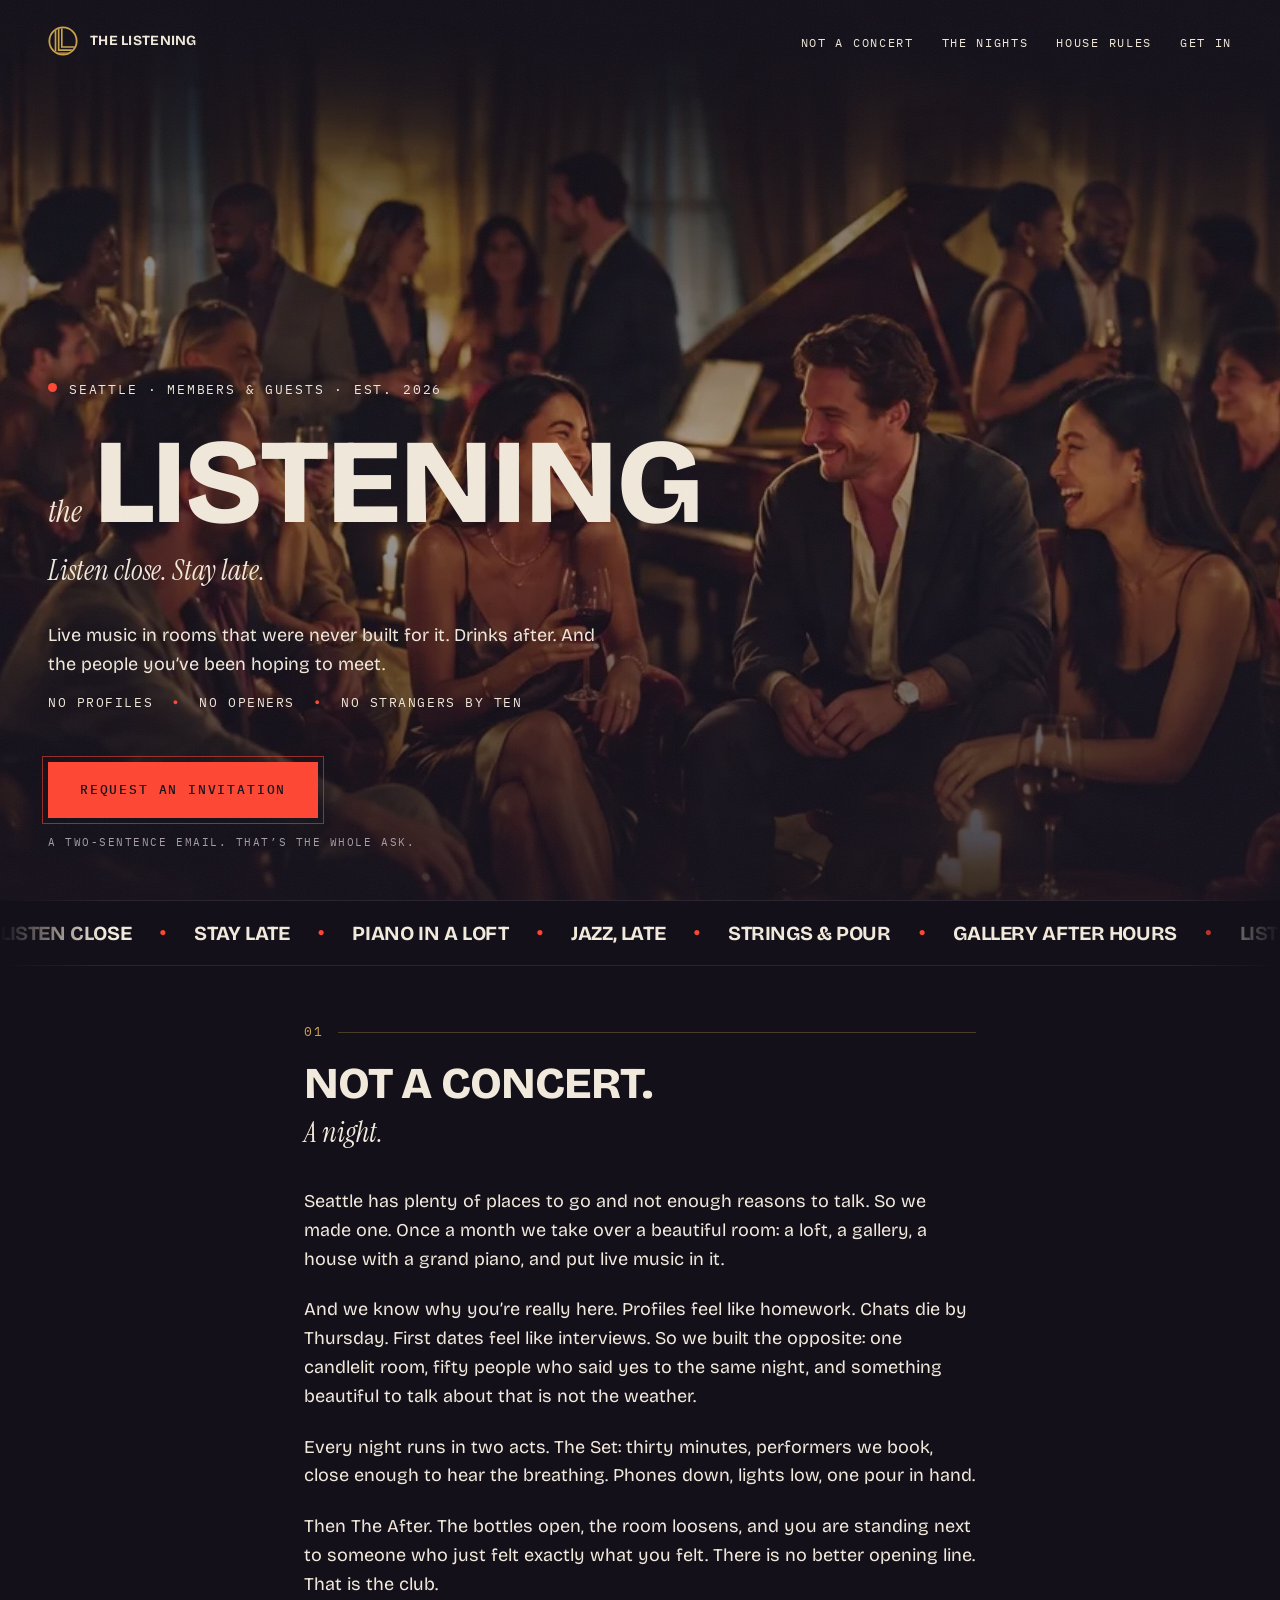
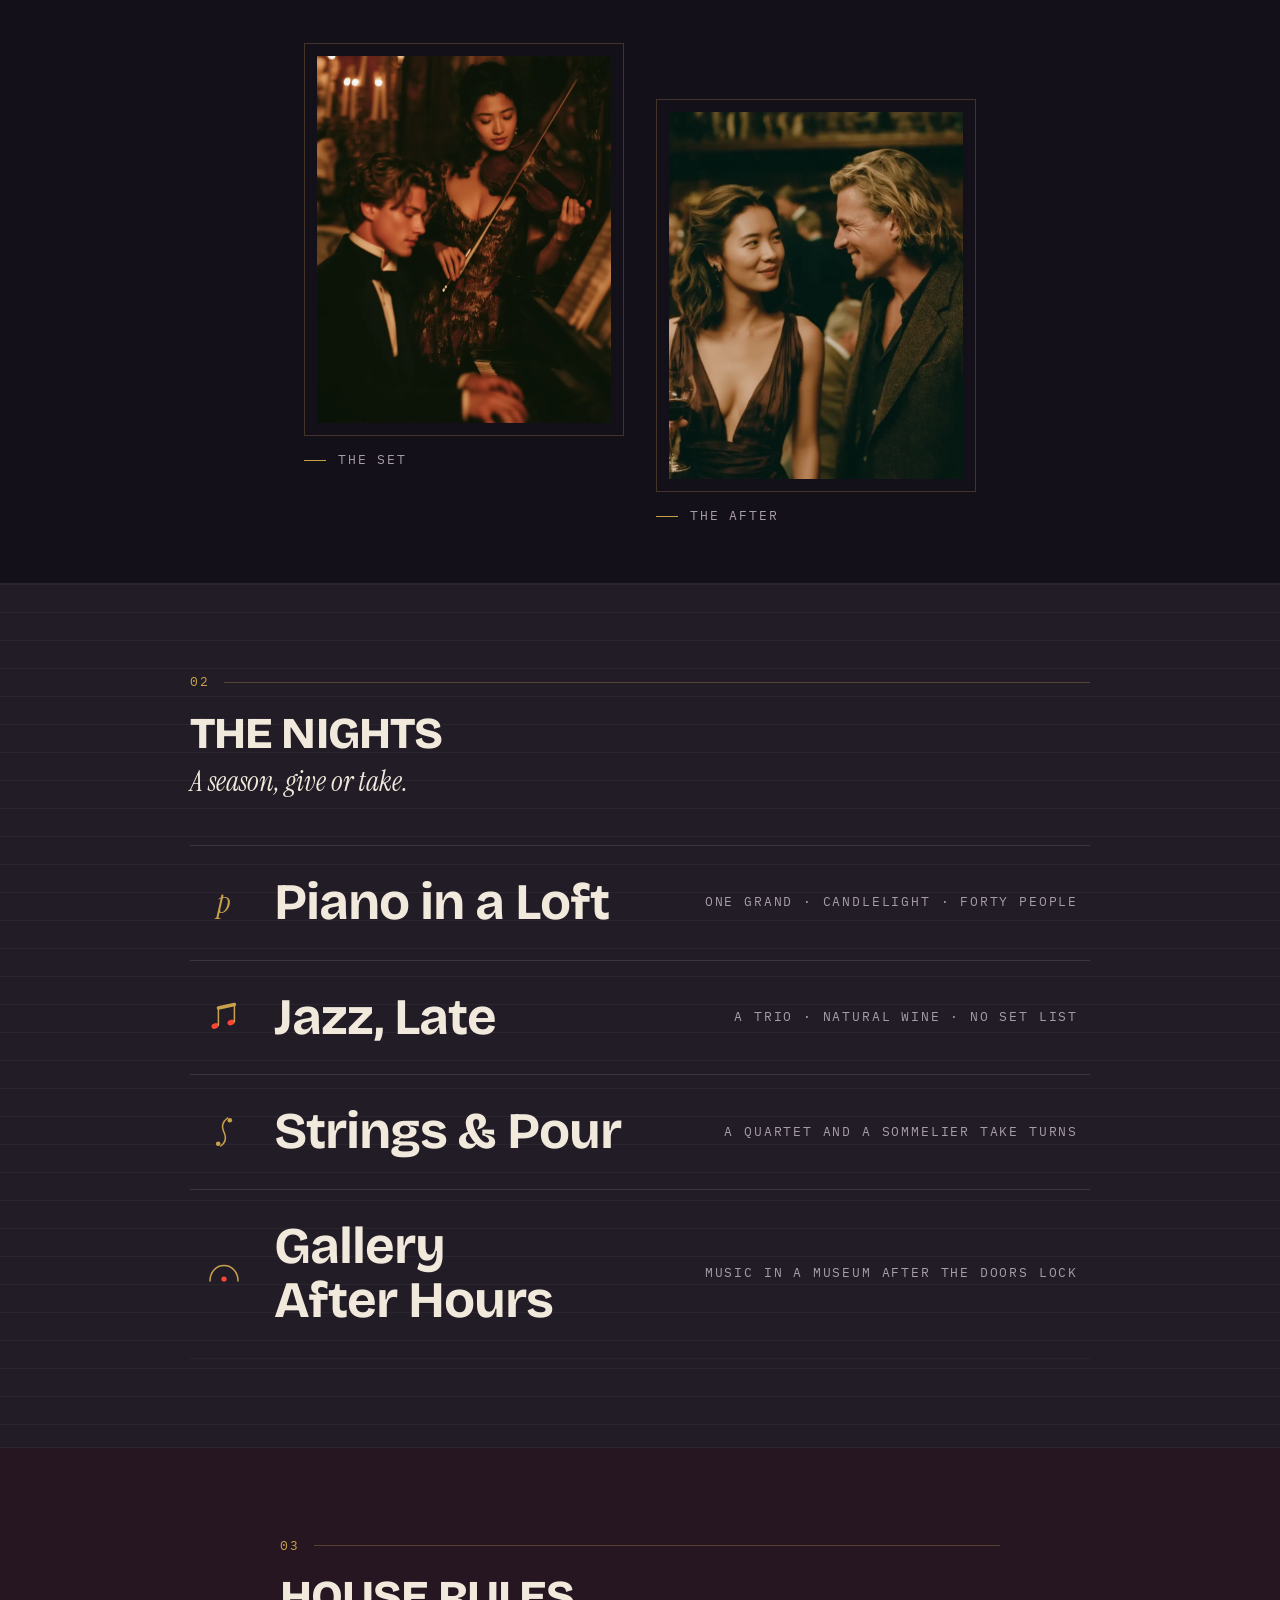
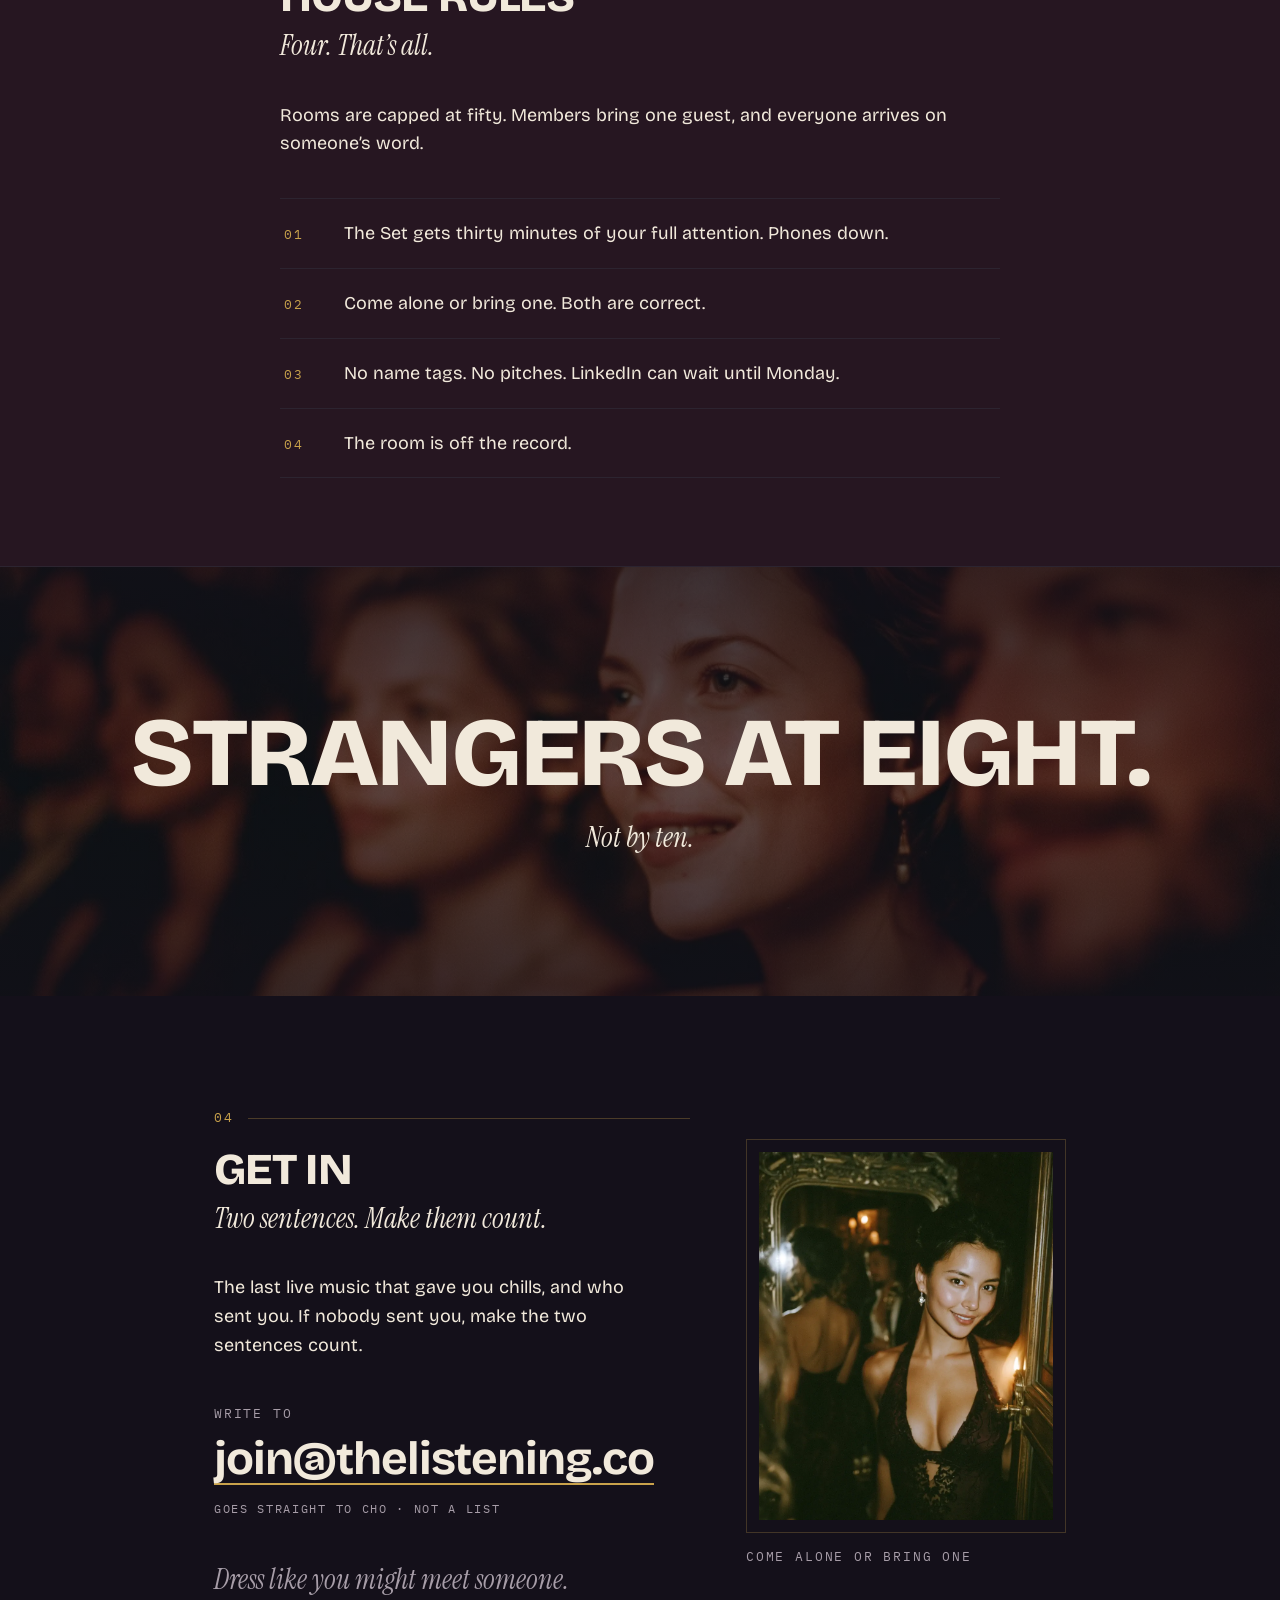
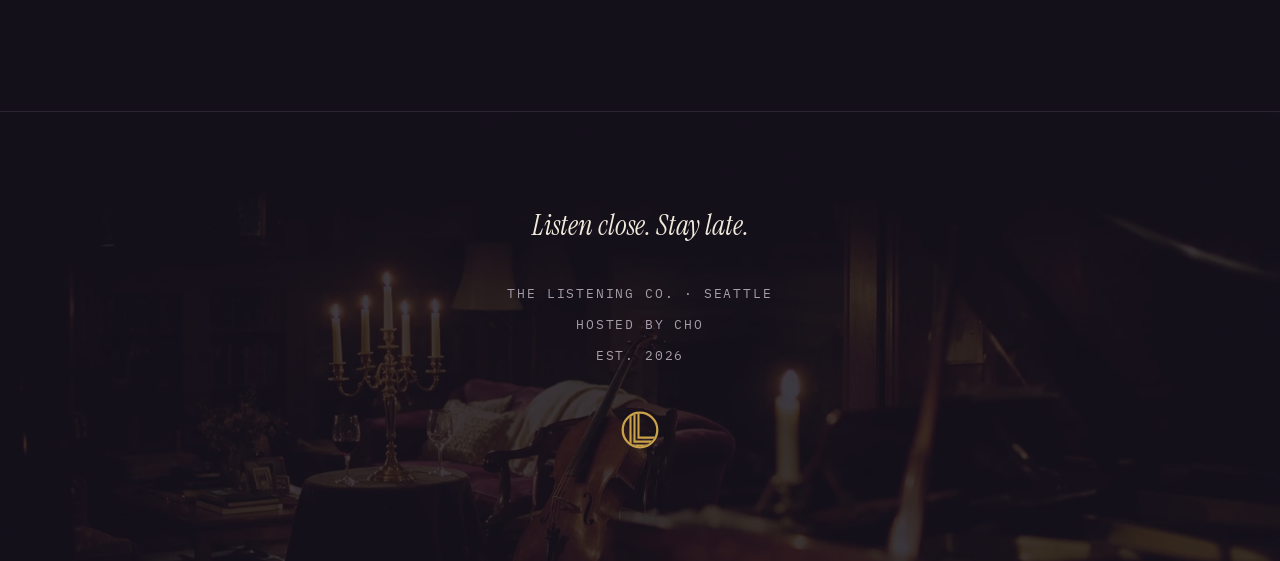
==== index.html @ 91f88805 "Round 1 (accessibility): silence decoration, fix red-on-red focus, honor prefers-contrast - The marq" ====
<!DOCTYPE html>
<html lang="en">
<head>
  <meta charset="UTF-8">
  <meta name="viewport" content="width=device-width, initial-scale=1">

  <!--
  Analytics · GA4 · deferred. Uncomment and replace the placeholder to activate.
  <script async src="https://www.googletagmanager.com/gtag/js?id=[GA4_MEASUREMENT_ID]"></script>
  <script>
    window.dataLayer = window.dataLayer || [];
    function gtag(){dataLayer.push(arguments);}
    gtag('js', new Date());
    gtag('config', '[GA4_MEASUREMENT_ID]');
  </script>
  -->

  <title>The Listening · Listen close. Stay late.</title>
  <meta name="description" content="A members' club in Seattle. Live music in beautiful rooms, drinks after, once a month. Invitation only.">

  <meta property="og:type" content="website">
  <meta property="og:site_name" content="The Listening">
  <meta property="og:title" content="The Listening · Listen close. Stay late.">
  <meta property="og:description" content="A members' club in Seattle. Live music in beautiful rooms, drinks after, once a month. Invitation only.">
  <meta property="og:image" content="https://juliantoha.github.io/thelistening/assets/og-card.jpg">
  <meta property="og:image:width" content="1200">
  <meta property="og:image:height" content="630">
  <meta property="og:image:alt" content="A violinist and pianist perform by candlelight beneath The Listening's gold monogram. Listen close. Stay late.">
  <meta name="twitter:card" content="summary_large_image">
  <meta name="twitter:image" content="https://juliantoha.github.io/thelistening/assets/og-card.jpg">
  <meta name="twitter:image:alt" content="A violinist and pianist perform by candlelight beneath The Listening's gold monogram. Listen close. Stay late.">

  <link rel="canonical" href="[CANONICAL_URL]">

  <!-- Gathering Nº 1 · fill [FIRST_GATHERING_DATE_ISO] as ISO 8601, e.g. 2026-09-17T20:00:00-07:00 -->
  <script type="application/ld+json">
  {
    "@context": "https://schema.org",
    "@type": "Event",
    "name": "The Listening · Gathering Nº 1",
    "startDate": "[FIRST_GATHERING_DATE_ISO]",
    "eventAttendanceMode": "https://schema.org/OfflineEventAttendanceMode",
    "location": {
      "@type": "Place",
      "name": "[NEIGHBORHOOD], Seattle",
      "address": { "@type": "PostalAddress", "addressLocality": "Seattle", "addressRegion": "WA" }
    },
    "organizer": { "@type": "Organization", "name": "The Listening Co." },
    "image": "https://juliantoha.github.io/thelistening/assets/og-card.jpg",
    "description": "A members' club in Seattle. Live music in beautiful rooms, drinks after, once a month. Invitation only."
  }
  </script>

  <meta name="theme-color" content="#14101A">
  <link rel="icon" href="data:image/svg+xml,%3Csvg xmlns='http://www.w3.org/2000/svg' viewBox='0 0 100 100' fill='none' stroke='%23C9A24B'%3E%3Ccircle cx='50' cy='50' r='44' stroke-width='8'/%3E%3Cpath d='M46 10V70H94' stroke-width='7'/%3E%3Cpath d='M32 12V84H88' stroke-width='7'/%3E%3C/svg%3E">

  <link rel="preload" as="font" type="font/woff2" href="assets/fonts/bricolage.woff2" crossorigin>
  <link rel="preload" as="font" type="font/woff2" href="assets/fonts/instrument-serif-italic.woff2" crossorigin>
  <link rel="preload" as="font" type="font/woff2" href="assets/fonts/plex-mono-400.woff2" crossorigin>
  <link rel="preload" as="font" type="font/woff2" href="assets/fonts/plex-mono-500.woff2" crossorigin>

  <link rel="stylesheet" href="styles.css">
</head>
<body>
  <a class="skip-link" href="#main">Skip to content</a>

  <nav class="stickybar" aria-label="Invitation">
    <span class="stickybar-name">
      <span class="logo-mark" aria-hidden="true">
        <svg viewBox="0 0 100 100" fill="none" stroke="currentColor">
          <circle cx="50" cy="50" r="45.5" stroke-width="6"/>
          <g clip-path="url(#logoclip-bar)" stroke-width="5.5">
            <path d="M46 0V70H104"/>
            <path d="M35.5 0V80.5H104"/>
            <path d="M25 0V91H104"/>
          </g>
          <defs><clipPath id="logoclip-bar"><circle cx="50" cy="50" r="42.5"/></clipPath></defs>
        </svg>
      </span>
      <span class="stickybar-label">THE LISTENING</span></span>
    <a class="stickybar-cta" href="#invite" data-event="cta_sticky">REQUEST AN INVITATION</a>
  </nav>

  <!-- Block 1 · Hero -->
  <header class="hero">
    <nav class="hero-nav" aria-label="Sections">
      <span class="hero-nav-name">
        <span class="logo-mark" aria-hidden="true">
          <svg viewBox="0 0 100 100" fill="none" stroke="currentColor">
            <circle cx="50" cy="50" r="45.5" stroke-width="6"/>
            <g clip-path="url(#logoclip-nav)" stroke-width="5.5">
              <path d="M46 0V70H104"/>
              <path d="M35.5 0V80.5H104"/>
              <path d="M25 0V91H104"/>
            </g>
            <defs><clipPath id="logoclip-nav"><circle cx="50" cy="50" r="42.5"/></clipPath></defs>
          </svg>
        </span>
        THE LISTENING</span>
      <ul class="hero-nav-links">
        <li><a href="#night">NOT A CONCERT</a></li>
        <li><a href="#nights">THE NIGHTS</a></li>
        <li><a href="#rules">HOUSE RULES</a></li>
        <li><a href="#invite">GET IN</a></li>
      </ul>
    </nav>
    <div class="hero-media" aria-hidden="true">
      <picture>
        <source media="(max-width: 640px)" srcset="assets/hero-poster-mobile.webp">
        <source media="(max-width: 1280px)" srcset="assets/hero-poster-1400.webp">
        <img class="hero-poster" src="assets/hero-poster.webp" alt="" width="2000" height="859" fetchpriority="high" decoding="async">
      </picture>
      <video class="hero-video" muted autoplay loop playsinline data-src="[HERO_VIDEO_URL]"></video>
    </div>
    <div class="hero-content">
      <p class="evidence kicker"><span class="dot" aria-hidden="true"></span>SEATTLE · MEMBERS &amp; GUESTS · EST. 2026</p>
      <h1 class="wordmark"><em class="the">the</em><span class="mark">LISTENING</span></h1>
      <p class="whisper tagline">Listen close. Stay late.</p>
      <p class="hero-line">Live music in rooms that were never built for it. Drinks after. And the people you&rsquo;ve been hoping to meet.</p>
      <p class="evidence hero-manifesto">NO PROFILES <span class="sep" aria-hidden="true">●</span> NO OPENERS <span class="sep" aria-hidden="true">●</span> NO STRANGERS BY TEN</p>
      <p class="hero-cta"><a class="btn" href="#invite" data-event="cta_hero">REQUEST AN INVITATION</a></p>
      <p class="evidence cta-note">A TWO-SENTENCE EMAIL. THAT&rsquo;S THE WHOLE ASK.</p>
    </div>
  </header>

  <main id="main">
    <!-- Block 2 · The Marquee -->
    <div class="marquee" aria-hidden="true">
      <div class="marquee-track"><p class="marquee-row"><span>LISTEN CLOSE</span><span class="sep" aria-hidden="true">●</span><span>STAY LATE</span><span class="sep" aria-hidden="true">●</span><span>PIANO IN A LOFT</span><span class="sep" aria-hidden="true">●</span><span>JAZZ, LATE</span><span class="sep" aria-hidden="true">●</span><span>STRINGS &amp; POUR</span><span class="sep" aria-hidden="true">●</span><span>GALLERY AFTER HOURS</span><span class="sep" aria-hidden="true">●</span><span>LISTEN CLOSE</span><span class="sep" aria-hidden="true">●</span><span>STAY LATE</span><span class="sep" aria-hidden="true">●</span><span>PIANO IN A LOFT</span><span class="sep" aria-hidden="true">●</span><span>JAZZ, LATE</span><span class="sep" aria-hidden="true">●</span><span>STRINGS &amp; POUR</span><span class="sep" aria-hidden="true">●</span><span>GALLERY AFTER HOURS</span><span class="sep" aria-hidden="true">●</span></p><p class="marquee-row" aria-hidden="true"><span>LISTEN CLOSE</span><span class="sep">●</span><span>STAY LATE</span><span class="sep">●</span><span>PIANO IN A LOFT</span><span class="sep">●</span><span>JAZZ, LATE</span><span class="sep">●</span><span>STRINGS &amp; POUR</span><span class="sep">●</span><span>GALLERY AFTER HOURS</span><span class="sep">●</span><span>LISTEN CLOSE</span><span class="sep">●</span><span>STAY LATE</span><span class="sep">●</span><span>PIANO IN A LOFT</span><span class="sep">●</span><span>JAZZ, LATE</span><span class="sep">●</span><span>STRINGS &amp; POUR</span><span class="sep">●</span><span>GALLERY AFTER HOURS</span><span class="sep">●</span></p></div>
      <p class="marquee-static" aria-hidden="true"><span>LISTEN CLOSE</span><span class="sep">●</span><span>STAY LATE</span><span class="sep">●</span><span>PIANO IN A LOFT</span><span class="sep">●</span><span>JAZZ, LATE</span></p>
    </div>

    <!-- Block 3 · The Night -->
    <section class="night" id="night" aria-labelledby="night-head">
      <p class="evidence section-index" aria-hidden="true">01</p>
      <h2 id="night-head" class="shout">NOT A CONCERT.</h2>
      <p class="whisper subline">A night.</p>
      <p>Seattle has plenty of places to go and not enough reasons to talk. So we made one. Once a month we take over a beautiful room: a loft, a gallery, a house with a grand piano, and put live music in it.</p>
      <p>And we know why you&rsquo;re really here. Profiles feel like homework. Chats die by Thursday. First dates feel like interviews. So we built the opposite: one candlelit room, fifty people who said yes to the same night, and something beautiful to talk about that is not the weather.</p>
      <p>Every night runs in two acts. The Set: thirty minutes, performers we book, close enough to hear the breathing. Phones down, lights low, one pour in hand.</p>
      <p>Then The After. The bottles open, the room loosens, and you are standing next to someone who just felt exactly what you felt. There is no better opening line. That is the club.</p>
      <div class="night-duo">
        <figure class="night-photo">
          <img src="assets/set-performance.webp" alt="A violinist and a pianist performing close together by candlelight" width="960" height="1200" loading="lazy" decoding="async">
          <figcaption class="evidence">THE SET</figcaption>
        </figure>
        <figure class="night-photo">
          <img src="assets/after-couple.webp" alt="Two guests deep in conversation over a glass of wine, the room warm behind them" width="880" height="1100" loading="lazy" decoding="async">
          <figcaption class="evidence">THE AFTER</figcaption>
        </figure>
      </div>
    </section>

    <!-- Block 4 · The Nights -->
    <section class="nights-section" id="nights" aria-labelledby="nights-head">
      <div class="nights-inner">
      <p class="evidence section-index" aria-hidden="true">02</p>
      <h2 id="nights-head" class="shout">THE NIGHTS</h2>
      <p class="whisper subline">A season, give or take.</p>
      <ul class="nights">
        <li class="night-row">
          <span class="night-icon night-icon--type" aria-hidden="true">p</span>
          <span class="night-name">Piano in a Loft</span>
          <span class="evidence night-meta">ONE GRAND · CANDLELIGHT · FORTY PEOPLE</span>
        </li>
        <li class="night-row">
          <span class="night-icon" aria-hidden="true">
            <svg viewBox="0 0 44 44" fill="none" stroke="currentColor" stroke-width="1.5" stroke-linecap="round">
              <ellipse cx="13" cy="31" rx="3.6" ry="2.7" fill="var(--on-air)" stroke="none" transform="rotate(-20 13 31)"/>
              <ellipse cx="29" cy="27.5" rx="3.6" ry="2.7" fill="var(--on-air)" stroke="none" transform="rotate(-20 29 27.5)"/>
              <path d="M16.4 30.2V13M32.4 26.7V9.5"/>
              <path d="M16.4 13l16-3.5" stroke-width="3.5"/>
            </svg>
          </span>
          <span class="night-name">Jazz, Late</span>
          <span class="evidence night-meta">A TRIO · NATURAL WINE · NO SET LIST</span>
        </li>
        <li class="night-row">
          <span class="night-icon" aria-hidden="true">
            <svg viewBox="0 0 44 44" fill="none" stroke="currentColor" stroke-width="1.5" stroke-linecap="round">
              <path d="M25.5 8c-4.5 3.5-6 8-4.2 12.6l1.4 3.4c1.7 4.4.6 8.6-3.9 12"/>
              <circle cx="27.8" cy="10.2" r="2.3" fill="currentColor" stroke="none"/>
              <circle cx="16.2" cy="33.8" r="2.3" fill="currentColor" stroke="none"/>
            </svg>
          </span>
          <span class="night-name">Strings &amp; Pour</span>
          <span class="evidence night-meta">A QUARTET AND A SOMMELIER TAKE TURNS</span>
        </li>
        <li class="night-row">
          <span class="night-icon" aria-hidden="true">
            <svg viewBox="0 0 44 44" fill="none" stroke="currentColor" stroke-width="1.5" stroke-linecap="round">
              <path d="M8 29c0-9.5 6.5-15.5 14-15.5S36 19.5 36 29"/>
              <circle cx="22" cy="27" r="2.6" fill="var(--on-air)" stroke="none"/>
            </svg>
          </span>
          <span class="night-name">Gallery After Hours</span>
          <span class="evidence night-meta">MUSIC IN A MUSEUM AFTER THE DOORS LOCK</span>
        </li>
      </ul>
      </div>
    </section>

    <!-- Block 5 · House Rules -->
    <section class="rules" aria-labelledby="rules-head">
      <div class="rules-inner">
        <p class="evidence section-index" aria-hidden="true">03</p>
        <h2 id="rules-head" class="shout">HOUSE RULES</h2>
        <p class="whisper subline">Four. That&rsquo;s all.</p>
        <p class="rules-intro">Rooms are capped at fifty. Members bring one guest, and everyone arrives on someone&rsquo;s word.</p>
        <ol class="rules-list">
          <li><span class="evidence rule-num" aria-hidden="true">01</span><span class="rule-text">The Set gets thirty minutes of your full attention. Phones down.</span></li>
          <li><span class="evidence rule-num" aria-hidden="true">02</span><span class="rule-text">Come alone or bring one. Both are correct.</span></li>
          <li><span class="evidence rule-num" aria-hidden="true">03</span><span class="rule-text">No name tags. No pitches. LinkedIn can wait until Monday.</span></li>
          <li><span class="evidence rule-num" aria-hidden="true">04</span><span class="rule-text">The room is off the record.</span></li>
        </ol>
      </div>
    </section>

    <section class="interlude">
      <div class="interlude-media" aria-hidden="true">
        <img src="assets/interlude-listeners.webp" alt="" width="1100" height="616" loading="lazy" decoding="async">
      </div>
      <div class="interlude-content">
        <p class="interlude-shout">STRANGERS AT EIGHT.</p>
        <p class="whisper interlude-whisper">Not by ten.</p>
      </div>
    </section>

    <!-- Block 6 · Get In -->
    <section class="invite" id="invite" aria-labelledby="invite-head">
      <div class="invite-body">
        <p class="evidence section-index" aria-hidden="true">04</p>
        <h2 id="invite-head" class="shout">GET IN</h2>
        <p class="whisper subline">Two sentences. Make them count.</p>
        <p>The last live music that gave you chills, and who sent you. If nobody sent you, make the two sentences count.</p>
        <p class="invite-cta">
          <a class="cta-mail" href="mailto:join@thelistening.co?subject=Invitation%20request%20%C2%B7%20The%20Listening" data-event="cta_email">
            <span class="evidence cta-lead">WRITE TO</span>
            <span class="cta-address">join@thelistening.co</span>
          </a>
        </p>
        <p class="evidence invite-human">GOES STRAIGHT TO CHO · NOT A LIST</p>
      <p class="whisper sign-off">Dress like you might meet someone.</p>
      </div>
      <figure class="invite-photo">
        <img src="assets/invite-portrait.webp" alt="A guest in a burgundy lace dress smiling in candlelight beside a gilded mirror" width="960" height="1200" loading="lazy" decoding="async">
        <figcaption class="evidence">COME ALONE OR BRING ONE</figcaption>
      </figure>
    </section>
  </main>

  <!-- Block 7 · Footer -->
  <footer>
    <div class="footer-media" aria-hidden="true">
      <img src="assets/footer-room.webp" alt="" width="1600" height="903" loading="lazy" decoding="async">
    </div>
    <div class="footer-inner">
      <p class="whisper footer-tagline">Listen close. Stay late.</p>
      <p class="evidence">THE LISTENING CO. · SEATTLE</p>
      <p class="evidence">HOSTED BY CHO</p>
      <p class="evidence">EST. 2026</p>
      <span class="logo-mark footer-mark" aria-hidden="true">
        <svg viewBox="0 0 100 100" fill="none" stroke="currentColor">
          <circle cx="50" cy="50" r="45.5" stroke-width="6"/>
          <g clip-path="url(#logoclip-footer)" stroke-width="5.5">
            <path d="M46 0V70H104"/>
            <path d="M35.5 0V80.5H104"/>
            <path d="M25 0V91H104"/>
          </g>
          <defs><clipPath id="logoclip-footer"><circle cx="50" cy="50" r="42.5"/></clipPath></defs>
        </svg>
      </span>
    </div>
  </footer>

  <script>
    (function () {
      var v = document.querySelector('.hero-video');
      var motionOK = matchMedia('(prefers-reduced-motion: no-preference)').matches;
      var wide = matchMedia('(min-width: 641px)').matches;
      var src = v && v.getAttribute('data-src');
      if (v && src && src.indexOf('[') === -1 && motionOK && wide) {
        v.src = src;
      }

      var bar = document.querySelector('.stickybar');
      var hero = document.querySelector('.hero');
      if (bar && hero && 'IntersectionObserver' in window) {
        new IntersectionObserver(function (entries) {
          bar.classList.toggle('stickybar--visible', !entries[0].isIntersecting);
        }).observe(hero);
      }

      // Inert until the GA4 snippet in <head> is activated.
      document.querySelectorAll('[data-event]').forEach(function (el) {
        el.addEventListener('click', function () {
          if (typeof gtag === 'function') gtag('event', el.getAttribute('data-event'));
        });
      });
    })();
  </script>
</body>
</html>
---- styles.css ----
/* ============================================================
   The Listening · styles.css · v3
   Two voices. The page shouts and it whispers, never both.
   Dark only.
   ============================================================ */

/* ---------- Self-hosted faces (latin subsets) ---------- */

@font-face {
  font-family: 'Bricolage Grotesque';
  font-style: normal;
  font-weight: 400 800;
  font-display: swap;
  src: url('assets/fonts/bricolage.woff2') format('woff2');
}

@font-face {
  font-family: 'IBM Plex Mono';
  font-style: normal;
  font-weight: 400;
  font-display: swap;
  src: url('assets/fonts/plex-mono-400.woff2') format('woff2');
}

@font-face {
  font-family: 'IBM Plex Mono';
  font-style: normal;
  font-weight: 500;
  font-display: swap;
  src: url('assets/fonts/plex-mono-500.woff2') format('woff2');
}

@font-face {
  font-family: 'Instrument Serif';
  font-style: italic;
  font-weight: 400;
  font-display: swap;
  src: url('assets/fonts/instrument-serif-italic.woff2') format('woff2');
}

:root {
  --after-hours: #14101A; /* page background, image overlays */
  --candlewax:   #F1E9DB; /* primary text, wordmark, marquee */
  --on-air:      #FF4633; /* the Dot, CTA fill, separators, the electricity */
  --amaro:       #7A3140; /* depth only, 20% wash on hovered rows */
  --smoke:       #A79DA8; /* secondary text, metadata */
  --rule:        #2C2430; /* hairlines */
  --lamplight:   #C9A24B; /* antique gold: the monogram and gilded ornament */

  --shout:    'Bricolage Grotesque', 'Arial Black', sans-serif;
  --whisper:  'Instrument Serif', 'Times New Roman', serif;
  --evidence: 'IBM Plex Mono', 'Courier New', monospace;
}

/* ---------- Reset, base ---------- */

*,
*::before,
*::after {
  box-sizing: border-box;
  margin: 0;
  padding: 0;
}

html {
  -webkit-text-size-adjust: 100%;
  scrollbar-width: thin;
  scrollbar-color: var(--rule) var(--after-hours);
}

::-webkit-scrollbar {
  width: 10px;
}

::-webkit-scrollbar-track {
  background: var(--after-hours);
}

::-webkit-scrollbar-thumb {
  background: var(--rule);
}

::-webkit-scrollbar-thumb:hover {
  background: var(--smoke);
}

body {
  background: var(--after-hours);
  color: var(--candlewax);
  font-family: var(--shout);
  font-weight: 400;
  font-size: 18px;
  line-height: 1.6;
  overflow-x: clip;
}

::selection {
  background: var(--on-air);
  color: var(--after-hours);
}

/* Film grain over everything: candlelight shot on film */
body::after {
  content: '';
  position: fixed;
  inset: 0;
  z-index: 30;
  pointer-events: none;
  opacity: 0.05;
  background-image: url("data:image/svg+xml,%3Csvg xmlns='http://www.w3.org/2000/svg' width='160' height='160'%3E%3Cfilter id='n'%3E%3CfeTurbulence type='fractalNoise' baseFrequency='0.9' numOctaves='2' stitchTiles='stitch'/%3E%3C/filter%3E%3Crect width='100%25' height='100%25' filter='url(%23n)'/%3E%3C/svg%3E");
}

p {
  max-width: 58ch;
  text-wrap: pretty;
}

/* ---------- The two voices ---------- */

.shout {
  font-family: var(--shout);
  font-weight: 800;
  font-size: clamp(30px, 4vw, 44px);
  line-height: 0.95;
  letter-spacing: -0.02em;
  text-transform: uppercase;
  text-wrap: balance;
}

.whisper {
  font-family: var(--whisper);
  font-style: italic;
  font-weight: 400;
  font-size: clamp(21px, 2.2vw, 28px);
  line-height: 1.3;
}

.evidence {
  font-family: var(--evidence);
  font-weight: 400;
  font-size: 13px;
  letter-spacing: 0.14em;
  text-transform: uppercase;
  color: var(--smoke);
}

/* ---------- Links, focus ---------- */

a {
  color: var(--candlewax);
  transition: color 0.2s ease, background-color 0.2s ease;
}

:focus-visible {
  outline: 2px solid var(--on-air);
  outline-offset: 3px;
}

/* The one red element needs a non-red ring */
.btn:focus-visible {
  outline-color: var(--candlewax);
}

.skip-link {
  position: absolute;
  left: 50%;
  transform: translateX(-50%);
  top: -48px;
  z-index: 10;
  font-family: var(--evidence);
  font-size: 13px;
  letter-spacing: 0.14em;
  text-transform: uppercase;
  color: var(--candlewax);
  background: var(--after-hours);
  padding: 8px 16px;
}

.skip-link:focus {
  top: 8px;
}

/* ---------- Sticky bar (appears once the hero scrolls away) ---------- */

.stickybar {
  position: fixed;
  top: 0;
  left: 0;
  right: 0;
  z-index: 5;
  display: flex;
  justify-content: space-between;
  align-items: center;
  gap: 16px;
  padding: 14px 24px;
  background: var(--after-hours);
  border-bottom: 1px solid var(--rule);
  transform: translateY(-100%);
  visibility: hidden;
}

.stickybar--visible {
  transform: none;
  visibility: visible;
}

.stickybar-name {
  display: inline-flex;
  align-items: center;
  font-family: var(--shout);
  font-weight: 700;
  font-size: 14px;
  letter-spacing: 0.02em;
  color: var(--candlewax);
}

.stickybar-cta {
  font-family: var(--evidence);
  font-weight: 500;
  font-size: 12px;
  letter-spacing: 0.14em;
  text-transform: uppercase;
  color: var(--candlewax);
  text-decoration: underline;
  text-decoration-thickness: 1px;
  text-underline-offset: 5px;
  white-space: nowrap;
}

.stickybar-cta:hover {
  color: var(--on-air);
}

/* ---------- The monogram ---------- */

.logo-mark {
  display: inline-block;
  flex: none;
  width: 30px;
  height: 30px;
  margin-right: 12px;
  color: var(--lamplight);
}

.logo-mark svg {
  display: block;
  width: 100%;
  height: 100%;
}

/* ---------- The On Air Dot ---------- */

.dot {
  display: inline-block;
  width: 9px;
  height: 9px;
  border-radius: 50%;
  background: var(--on-air);
  margin-right: 12px;
  vertical-align: 8%;
}

/* ---------- Block 1 · Hero ---------- */

.hero {
  position: relative;
  min-height: 100svh;
  display: flex;
  align-items: flex-end;
  overflow: hidden;
}

.hero-nav {
  position: absolute;
  top: 0;
  left: 0;
  right: 0;
  z-index: 1;
  display: flex;
  justify-content: space-between;
  align-items: center;
  gap: 24px;
  padding: 26px 48px;
}

.hero-nav-name {
  display: inline-flex;
  align-items: center;
  font-family: var(--shout);
  font-weight: 700;
  font-size: 14px;
  letter-spacing: 0.02em;
  color: var(--candlewax);
}

.hero-nav-links {
  display: flex;
  list-style: none;
  gap: 28px;
}

.hero-nav-links a {
  font-family: var(--evidence);
  font-weight: 400;
  font-size: 12px;
  letter-spacing: 0.14em;
  text-transform: uppercase;
  color: var(--candlewax);
  text-decoration: none;
}

.hero-nav-links a:hover {
  color: var(--on-air);
}

.night,
.nights-section,
.rules {
  scroll-margin-top: 72px;
}

.section-index {
  display: flex;
  align-items: center;
  gap: 14px;
  max-width: none;
  color: var(--lamplight);
  margin-bottom: 20px;
}

.section-index::after {
  content: '';
  flex: 1;
  height: 1px;
  background: color-mix(in srgb, var(--lamplight) 30%, transparent);
}

.hero-media {
  position: absolute;
  inset: 0;
  background: var(--after-hours);
}

.hero-poster,
.hero-video {
  position: absolute;
  inset: 0;
  width: 100%;
  height: 100%;
  object-fit: cover;
}

.hero-media::after {
  content: '';
  position: absolute;
  inset: 0;
  background: linear-gradient(
    180deg,
    color-mix(in srgb, var(--after-hours) 70%, transparent) 0%,
    color-mix(in srgb, var(--after-hours) 35%, transparent) 50%,
    color-mix(in srgb, var(--after-hours) 82%, transparent) 100%
  );
}

.hero-content {
  position: relative;
  z-index: 1;
  width: 100%;
  padding: 48px;
}

.kicker {
  color: var(--candlewax);
}

.wordmark {
  font-size: clamp(64px, 11vw, 120px);
  line-height: 0.95;
  margin-top: 24px;
  white-space: nowrap;
}

.wordmark .mark {
  font-family: var(--shout);
  font-weight: 800;
  letter-spacing: -0.025em;
}

.wordmark .the {
  font-family: var(--whisper);
  font-style: italic;
  font-weight: 400;
  font-size: 0.26em;
  margin-right: 0.35em;
}

.tagline {
  margin-top: 14px;
}

.hero-line {
  margin-top: 32px;
  max-width: 46ch;
}

.hero-manifesto {
  margin-top: 14px;
  max-width: none;
  letter-spacing: 0.12em;
  color: var(--candlewax);
}

.hero-manifesto .sep {
  color: var(--on-air);
  font-size: 9px;
  margin: 0 10px;
  vertical-align: 15%;
}

.hero-cta {
  margin-top: 48px;
}

.cta-note {
  font-size: 11px;
  margin-top: 16px;
}

/* The page's one filled element */
.btn {
  position: relative;
  display: inline-block;
  font-family: var(--evidence);
  font-weight: 500;
  font-size: 13px;
  letter-spacing: 0.14em;
  text-transform: uppercase;
  text-decoration: none;
  background: var(--on-air);
  color: var(--after-hours);
  padding: 18px 32px;
}

.btn::after {
  content: '';
  position: absolute;
  inset: -6px;
  border: 1px solid color-mix(in srgb, var(--on-air) 55%, transparent);
  pointer-events: none;
}

.btn:hover {
  background: var(--candlewax);
  color: var(--after-hours);
}

/* ---------- Block 2 · The Marquee ---------- */

.marquee {
  border-top: 1px solid var(--rule);
  border-bottom: 1px solid var(--rule);
  padding: 16px 0;
  overflow: hidden;
  -webkit-mask-image: linear-gradient(90deg, transparent 0, #000 8%, #000 92%, transparent 100%);
  mask-image: linear-gradient(90deg, transparent 0, #000 8%, #000 92%, transparent 100%);
}

.marquee-track {
  display: flex;
  width: max-content;
}

.marquee-row {
  display: flex;
  flex: none;
  align-items: center;
  white-space: nowrap;
  max-width: none;
  font-family: var(--shout);
  font-weight: 700;
  font-size: 20px;
  letter-spacing: -0.02em;
  text-transform: uppercase;
  color: var(--candlewax);
}

.marquee .sep {
  color: var(--on-air);
  font-size: 12px;
  margin: 0 28px;
}

.marquee-static {
  display: none;
  justify-content: center;
  align-items: center;
  white-space: nowrap;
  max-width: none;
  font-family: var(--shout);
  font-weight: 700;
  font-size: 20px;
  letter-spacing: -0.02em;
  text-transform: uppercase;
  color: var(--candlewax);
}

/* ---------- Shared section layout ---------- */

main section {
  max-width: 720px;
  margin-inline: auto;
  padding: 56px 24px;
}

.nights-section {
  max-width: none;
  background-color: color-mix(in srgb, var(--rule) 60%, var(--after-hours));
  /* faint staff lines, like score paper */
  background-image: repeating-linear-gradient(
    180deg,
    color-mix(in srgb, var(--candlewax) 4%, transparent) 0 1px,
    transparent 1px 28px
  );
  border-top: 1px solid var(--rule);
  padding-top: 88px;
  padding-bottom: 88px;
}

.nights-inner {
  max-width: 900px;
  margin-inline: auto;
}

.subline {
  margin-top: 10px;
}

.night p + p {
  margin-top: 22px;
}

.night-duo {
  display: grid;
  grid-template-columns: 1fr 1fr;
  align-items: start;
  gap: 32px;
  margin-top: 44px;
}

.night-duo .night-photo:nth-child(2) {
  margin-top: 56px;
}

.night-photo img {
  display: block;
  width: 100%;
  height: auto;
  padding: 12px;
  border: 1px solid color-mix(in srgb, var(--lamplight) 25%, transparent);
}

.night-photo figcaption {
  display: flex;
  align-items: center;
  gap: 12px;
  margin-top: 14px;
}

.night-photo figcaption::before {
  content: '';
  width: 22px;
  height: 1px;
  background: var(--lamplight);
}

.night .subline + p,
.rules .subline + .rules-intro,
.invite .subline + p {
  margin-top: 36px;
}

/* ---------- Block 4 · The Nights ---------- */

.nights {
  list-style: none;
  margin-top: 44px;
}

.night-row {
  display: grid;
  grid-template-columns: 48px minmax(0, 1fr) auto;
  align-items: center;
  gap: 24px;
  padding: 30px 12px;
  border-top: 1px solid var(--rule);
  transition: background-color 0.2s ease;
}

.night-icon {
  width: 44px;
  height: 44px;
  color: var(--lamplight);
  transition: color 0.2s ease;
}

.night-icon--type {
  font-family: var(--whisper);
  font-style: italic;
  font-weight: 400;
  font-size: 30px;
  line-height: 44px;
  text-align: center;
}

.night-row {
  border-color: color-mix(in srgb, var(--candlewax) 12%, transparent);
}

.night-icon svg {
  display: block;
  width: 100%;
  height: 100%;
}

.night-row:hover .night-icon {
  color: var(--on-air);
}

.night-row:last-child {
  border-bottom: 1px solid var(--rule);
}

.night-row:hover {
  background: color-mix(in srgb, var(--amaro) 20%, transparent);
}

.night-name {
  font-family: var(--shout);
  font-weight: 700;
  font-size: clamp(32px, 4vw, 54px);
  line-height: 1.05;
  letter-spacing: -0.02em;
  text-wrap: balance;
  transition: color 0.2s ease;
}

.night-row:hover .night-name {
  color: var(--on-air);
}

.night-meta {
  text-align: right;
  flex: none;
}


/* ---------- Block 5 · House Rules ---------- */

.rules {
  max-width: none;
  background: color-mix(in srgb, var(--amaro) 18%, var(--after-hours));
  border-top: 1px solid var(--rule);
  border-bottom: 1px solid var(--rule);
  padding-top: 88px;
  padding-bottom: 88px;
}

.rules-inner {
  max-width: 720px;
  margin-inline: auto;
}

.rules-list {
  list-style: none;
  margin-top: 40px;
}

.rules-list li {
  display: grid;
  grid-template-columns: 3ch 1fr;
  column-gap: 24px;
  align-items: baseline;
  padding: 20px 4px;
  border-top: 1px solid var(--rule);
}

.rules-list li:last-child {
  border-bottom: 1px solid var(--rule);
}

.rule-num {
  color: var(--lamplight);
}

/* ---------- Interlude ---------- */

.interlude {
  position: relative;
  max-width: none;
  text-align: center;
  padding-top: 140px;
  padding-bottom: 140px;
  overflow: hidden;
}

.interlude-media {
  position: absolute;
  inset: 0;
}

.interlude-media img {
  width: 100%;
  height: 100%;
  object-fit: cover;
}

.interlude-media::after {
  content: '';
  position: absolute;
  inset: 0;
  background: linear-gradient(
    180deg,
    color-mix(in srgb, var(--after-hours) 78%, transparent) 0%,
    color-mix(in srgb, var(--after-hours) 58%, transparent) 50%,
    color-mix(in srgb, var(--after-hours) 78%, transparent) 100%
  );
}

.interlude-content {
  position: relative;
}

.interlude-shout {
  max-width: none;
  font-family: var(--shout);
  font-weight: 800;
  font-size: clamp(40px, 7.6vw, 110px);
  line-height: 0.95;
  letter-spacing: -0.025em;
  text-transform: uppercase;
  text-wrap: balance;
}

.interlude-whisper {
  max-width: none;
  margin-top: 20px;
  color: var(--candlewax);
}

/* ---------- Block 6 · Get In ---------- */

.invite {
  scroll-margin-top: 72px;
  max-width: 900px;
  display: grid;
  grid-template-columns: minmax(0, 1fr) 320px;
  column-gap: 56px;
  align-items: center;
  padding-top: 112px;
  padding-bottom: 112px;
}

.invite-photo img {
  display: block;
  width: 100%;
  height: auto;
  padding: 12px;
  border: 1px solid color-mix(in srgb, var(--lamplight) 25%, transparent);
}

.invite-photo figcaption {
  margin-top: 14px;
}

.invite-cta {
  margin-top: 44px;
}

.cta-mail {
  display: inline-block;
  text-decoration: none;
}

.cta-lead {
  display: block;
}

.cta-address {
  display: inline-block;
  margin-top: 12px;
  font-family: var(--shout);
  font-weight: 700;
  font-size: clamp(26px, 5.4vw, 46px);
  line-height: 1.02;
  letter-spacing: -0.025em;
  color: var(--candlewax);
  text-decoration: underline;
  text-decoration-thickness: 2px;
  text-decoration-color: var(--lamplight);
  text-underline-offset: 9px;
  overflow-wrap: anywhere;
  transition: color 0.2s ease, text-decoration-color 0.2s ease;
}

.cta-mail:hover .cta-address {
  color: var(--on-air);
  text-decoration-color: var(--on-air);
}

.invite-human {
  font-size: 12px;
  margin-top: 16px;
}

.sign-off {
  margin-top: 44px;
  color: var(--smoke);
}

/* ---------- Block 7 · Footer ---------- */

footer {
  position: relative;
  overflow: hidden;
  text-align: center;
  border-top: 1px solid var(--rule);
  padding: 96px 24px 104px;
}

.footer-media {
  position: absolute;
  inset: 0;
}

.footer-media img {
  width: 100%;
  height: 100%;
  object-fit: cover;
}

.footer-media::after {
  content: '';
  position: absolute;
  inset: 0;
  background: color-mix(in srgb, var(--after-hours) 82%, transparent);
}

.footer-inner {
  position: relative;
}

.footer-tagline {
  max-width: none;
  margin-bottom: 40px;
}

footer p {
  max-width: none;
}

footer p + p {
  margin-top: 10px;
}

footer .footer-mark {
  width: 38px;
  height: 38px;
  margin: 44px 0 0;
}

/* ---------- 404 · Wrong door ---------- */

.notfound {
  min-height: 100svh;
  display: flex;
  flex-direction: column;
  align-items: center;
  justify-content: center;
  text-align: center;
  padding: 24px;
}

.notfound .logo-mark {
  width: 52px;
  height: 52px;
  margin: 0 0 32px;
}

.nf-kicker {
  color: var(--lamplight);
}

.nf-head {
  margin-top: 16px;
  font-size: clamp(44px, 9vw, 104px);
}

.nf-whisper {
  margin-top: 16px;
  color: var(--smoke);
}

.nf-cta {
  margin-top: 48px;
}

/* ---------- Motion ---------- */

@media (prefers-reduced-motion: no-preference) {
  html {
    scroll-behavior: smooth;
  }

  @keyframes pulse {
    0%, 100% { transform: scale(1); opacity: 1; }
    50%      { transform: scale(1.3); opacity: 0.55; }
  }

  @keyframes rise {
    from { opacity: 0; transform: translateY(10px); }
    to   { opacity: 1; transform: translateY(0); }
  }

  @keyframes ticker {
    from { transform: translateX(0); }
    to   { transform: translateX(-50%); }
  }

  .dot {
    animation: pulse 2.4s ease-in-out infinite;
  }

  .dot--still {
    animation: none;
  }

  .kicker          { animation: rise 0.5s ease 0s both; }
  .wordmark        { animation: rise 0.5s ease 0.2s both; }
  .tagline         { animation: rise 0.5s ease 0.4s both; }
  .hero-line       { animation: rise 0.5s ease 0.4s both; }
  .hero-manifesto  { animation: rise 0.5s ease 0.55s both; }
  .hero-cta        { animation: rise 0.5s ease 0.7s both; }
  .cta-note        { animation: rise 0.5s ease 0.8s both; }

  .marquee-track {
    animation: ticker 30s linear infinite;
  }

  .stickybar {
    transition: transform 0.3s ease, visibility 0s linear 0.3s;
  }

  .stickybar--visible {
    transition: transform 0.3s ease, visibility 0s;
  }

  .marquee:hover .marquee-track {
    animation-play-state: paused;
  }
}

@media (prefers-reduced-motion: reduce) {
  .marquee-track {
    display: none;
  }

  .marquee-static {
    display: flex;
  }
}

/* ---------- Low-vision accommodation ---------- */

@media (prefers-contrast: more) {
  :root {
    --smoke: color-mix(in srgb, var(--candlewax) 60%, #A79DA8);
  }

  body::after {
    display: none; /* grain is noise when you have asked for clarity */
  }

  .section-index::after,
  .night-row,
  .rules-list li,
  .rules-list li:last-child,
  .night-photo img,
  .invite-photo img {
    border-color: var(--smoke);
  }
}

/* ---------- Tablet, in-between widths ---------- */

@media (min-width: 641px) and (max-width: 1024px) {
  main section {
    padding: 64px 32px;
  }

  .hero-content {
    padding: 40px;
  }

  .hero-nav {
    padding: 24px 40px;
  }

  .interlude {
    padding-top: 112px;
    padding-bottom: 112px;
  }
}

@media (min-width: 861px) and (max-width: 1080px) {
  .invite {
    grid-template-columns: minmax(0, 1fr) 280px;
    column-gap: 40px;
  }
}

/* ---------- Mobile ---------- */

@media (max-width: 860px) {
  .invite {
    display: block;
  }

  .invite-photo {
    margin-top: 44px;
    max-width: 420px;
  }
}

@media (max-width: 640px) {
  body {
    font-size: 16px;
  }

  /* Sticky action moves to the thumb zone on phones */
  .stickybar {
    top: auto;
    bottom: 0;
    border-bottom: none;
    border-top: 1px solid var(--rule);
    transform: translateY(100%);
    padding: 12px 20px calc(12px + env(safe-area-inset-bottom));
  }

  .stickybar--visible {
    transform: none;
  }

  .stickybar-label {
    display: none;
  }

  .stickybar-name .logo-mark {
    margin-right: 0;
  }

  .hero-nav {
    padding: 20px;
  }

  .hero-nav-links {
    display: none;
  }

  .night-duo .night-photo:nth-child(2) {
    margin-top: 28px;
  }

  .nights-section {
    padding-top: 60px;
    padding-bottom: 60px;
  }

  .night-duo {
    gap: 16px;
  }

  .night-photo img,
  .invite-photo img {
    padding: 7px;
  }

  .interlude {
    padding-top: 96px;
    padding-bottom: 96px;
  }

  .rules {
    padding-top: 60px;
    padding-bottom: 60px;
  }

  .evidence {
    font-size: 12px;
  }

  .hero-content {
    padding: 28px 20px 40px;
  }

  .kicker {
    font-size: 11px;
    letter-spacing: 0.1em;
  }

  main section {
    padding: 36px 20px;
  }

  .night-row {
    grid-template-columns: 36px minmax(0, 1fr);
    align-items: center;
    gap: 8px 16px;
    padding: 20px 8px;
  }

  .night-icon {
    width: 32px;
    height: 32px;
  }

  .night-meta {
    grid-column: 2;
    text-align: left;
  }

  footer {
    padding: 36px 20px 56px;
  }
}
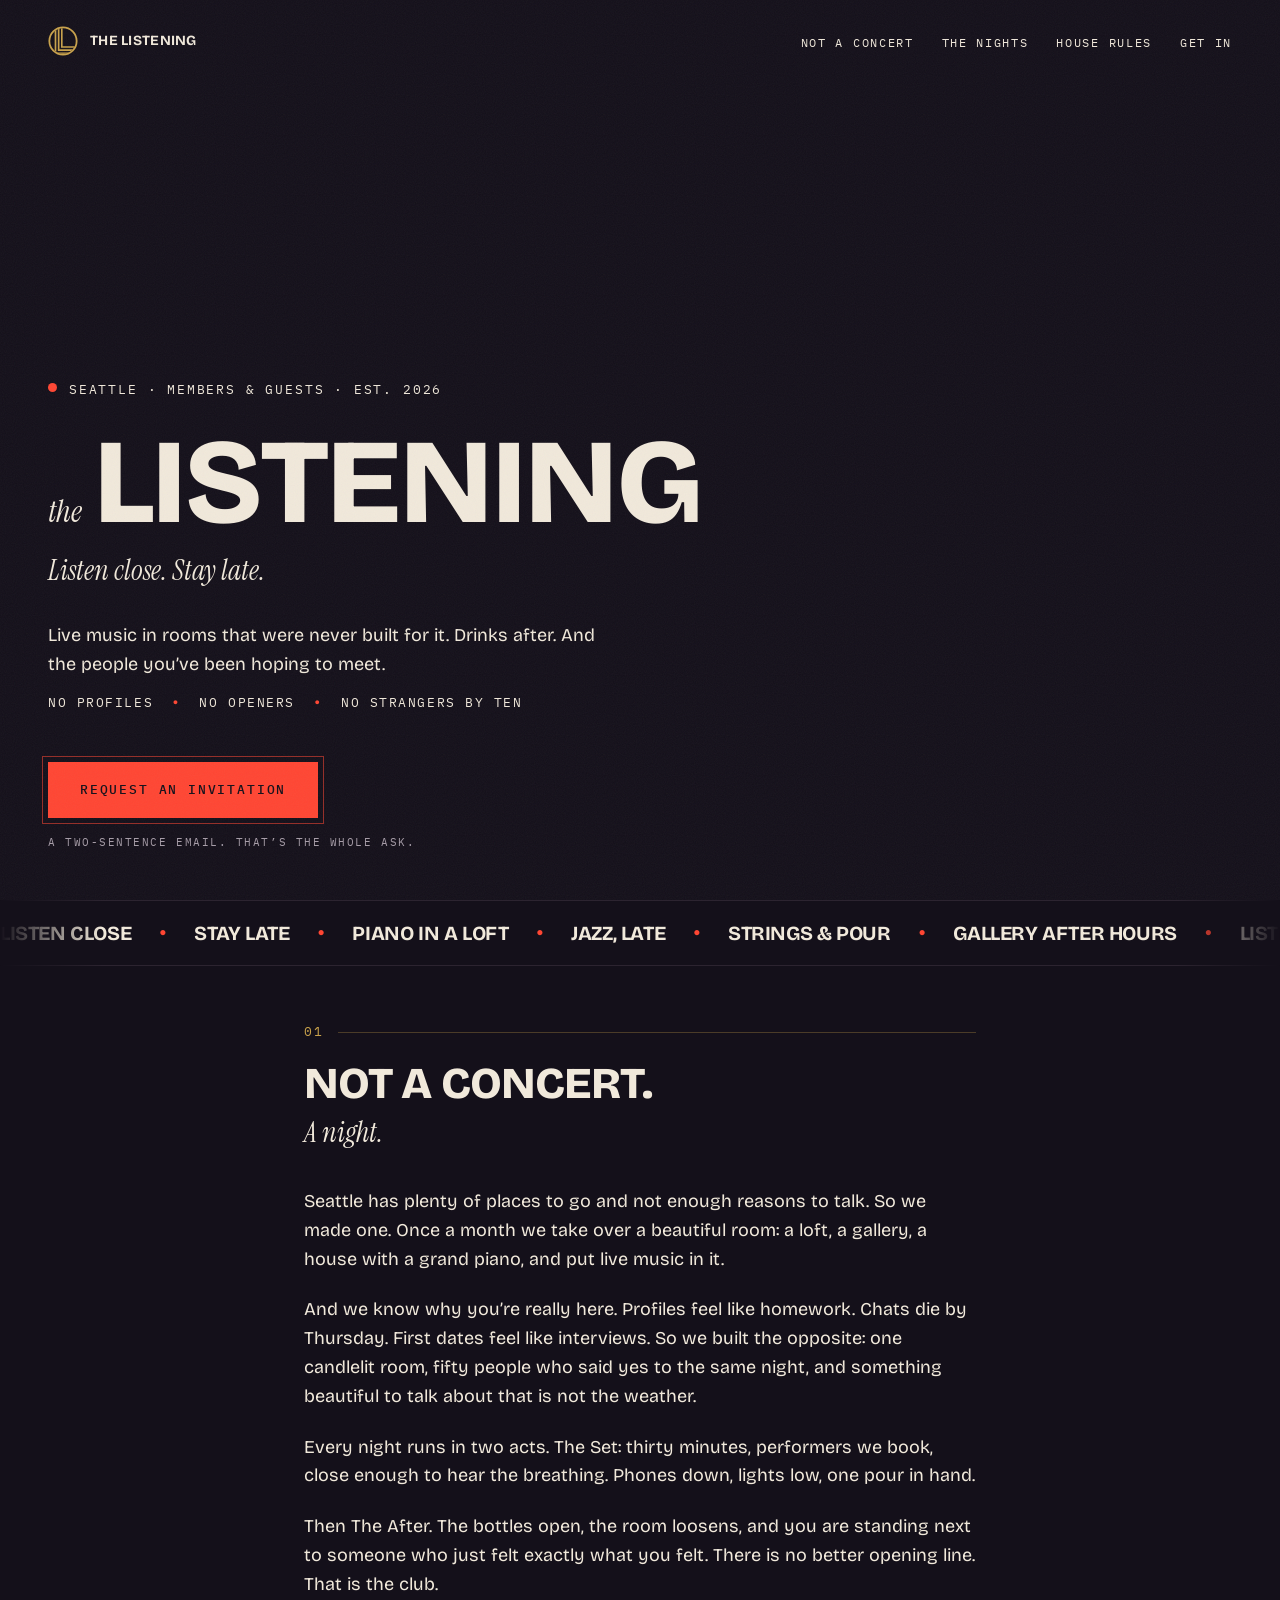
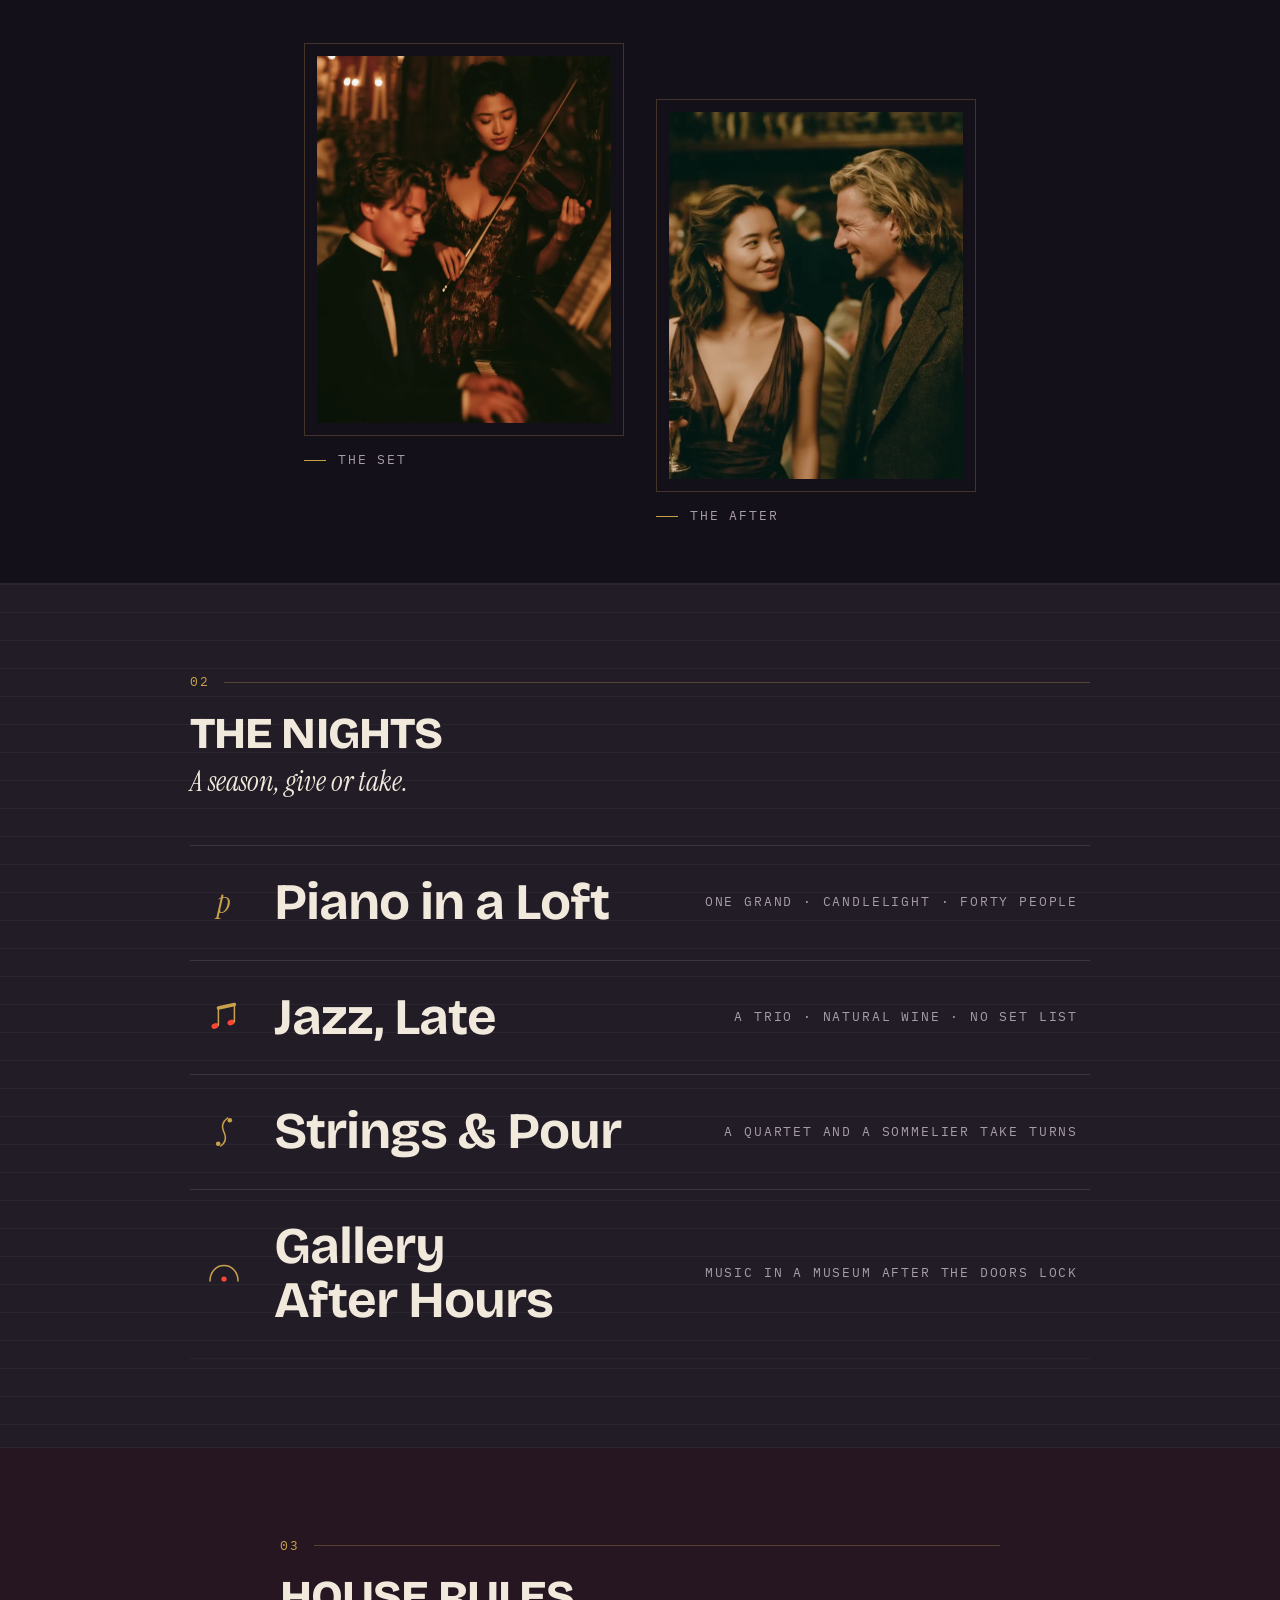
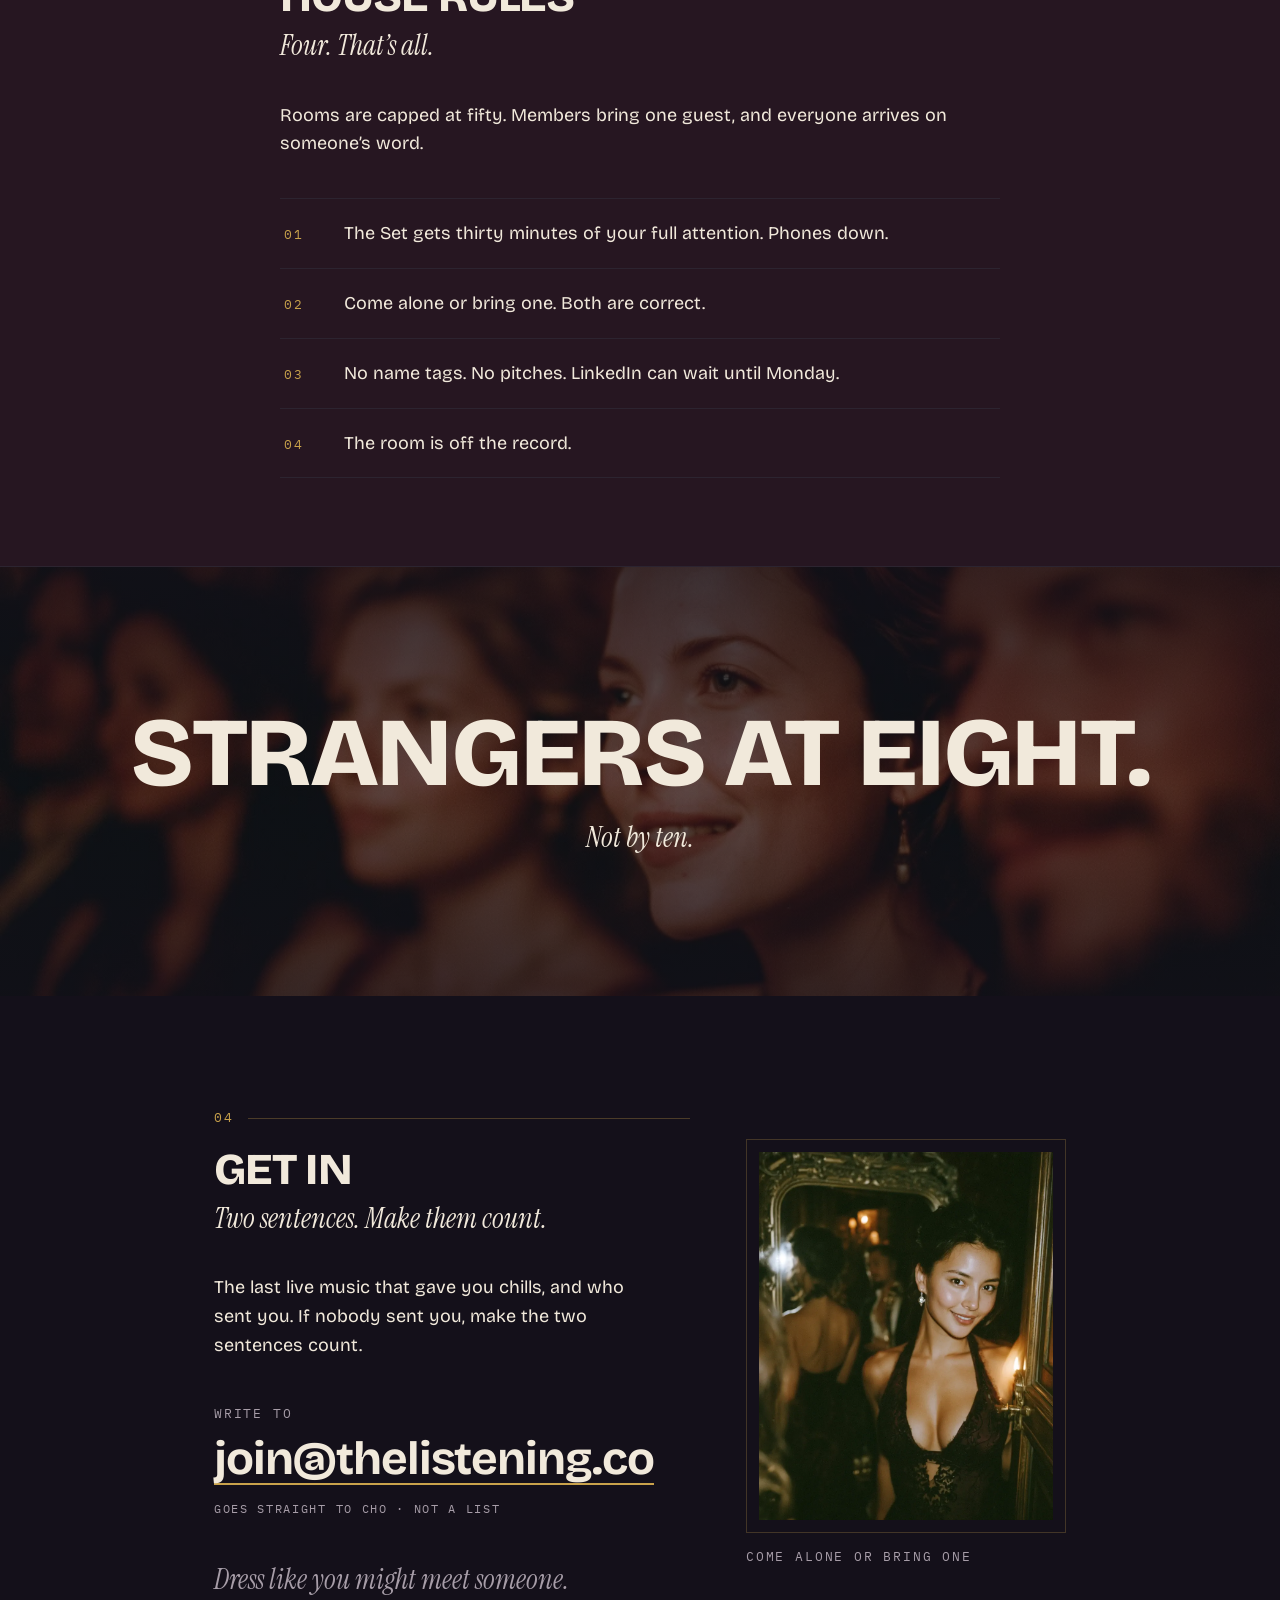
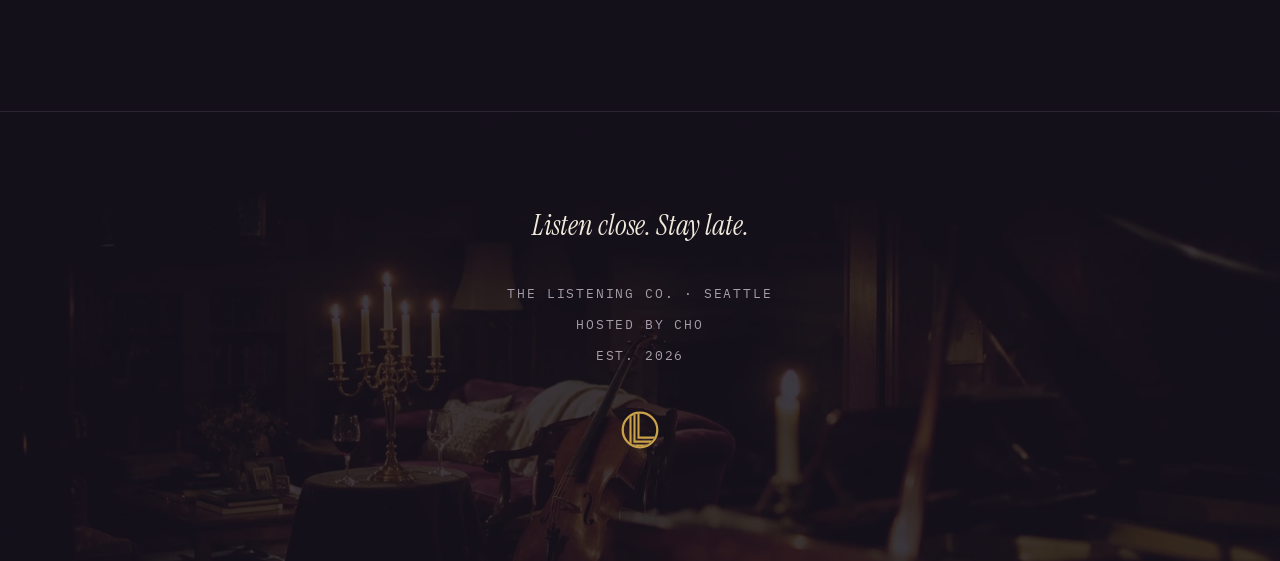
==== commit 3c2e3579: "Round 2 (pre-launch QA): truthful schema, real canonical, platform icons, legacy fallbacks - The liv" ====
--- a/index.html
+++ b/index.html
@@ -19,6 +19,7 @@
   <meta name="description" content="A members' club in Seattle. Live music in beautiful rooms, drinks after, once a month. Invitation only.">
 
   <meta property="og:type" content="website">
+  <meta property="og:url" content="https://juliantoha.github.io/thelistening/">
   <meta property="og:site_name" content="The Listening">
   <meta property="og:title" content="The Listening · Listen close. Stay late.">
   <meta property="og:description" content="A members' club in Seattle. Live music in beautiful rooms, drinks after, once a month. Invitation only.">
@@ -30,9 +31,23 @@
   <meta name="twitter:image" content="https://juliantoha.github.io/thelistening/assets/og-card.jpg">
   <meta name="twitter:image:alt" content="A violinist and pianist perform by candlelight beneath The Listening's gold monogram. Listen close. Stay late.">
 
-  <link rel="canonical" href="[CANONICAL_URL]">
-
-  <!-- Gathering Nº 1 · fill [FIRST_GATHERING_DATE_ISO] as ISO 8601, e.g. 2026-09-17T20:00:00-07:00 -->
+  <link rel="canonical" href="https://juliantoha.github.io/thelistening/">
+
+  <script type="application/ld+json">
+  {
+    "@context": "https://schema.org",
+    "@type": "Organization",
+    "name": "The Listening Co.",
+    "url": "https://juliantoha.github.io/thelistening/",
+    "logo": "https://juliantoha.github.io/thelistening/assets/monogram-512.png",
+    "email": "join@thelistening.co",
+    "description": "A members' club in Seattle. Live music in beautiful rooms, drinks after, once a month. Invitation only.",
+    "address": { "@type": "PostalAddress", "addressLocality": "Seattle", "addressRegion": "WA" }
+  }
+  </script>
+
+  <!-- Event schema template · restore once the first gathering has a real
+       ISO 8601 date (e.g. 2026-09-17T20:00:00-07:00) and a neighborhood:
   <script type="application/ld+json">
   {
     "@context": "https://schema.org",
@@ -50,9 +65,12 @@
     "description": "A members' club in Seattle. Live music in beautiful rooms, drinks after, once a month. Invitation only."
   }
   </script>
+  -->
+
 
   <meta name="theme-color" content="#14101A">
   <link rel="icon" href="data:image/svg+xml,%3Csvg xmlns='http://www.w3.org/2000/svg' viewBox='0 0 100 100' fill='none' stroke='%23C9A24B'%3E%3Ccircle cx='50' cy='50' r='44' stroke-width='8'/%3E%3Cpath d='M46 10V70H94' stroke-width='7'/%3E%3Cpath d='M32 12V84H88' stroke-width='7'/%3E%3C/svg%3E">
+  <link rel="apple-touch-icon" href="assets/apple-touch-icon.png">
 
   <link rel="preload" as="font" type="font/woff2" href="assets/fonts/bricolage.woff2" crossorigin>
   <link rel="preload" as="font" type="font/woff2" href="assets/fonts/instrument-serif-italic.woff2" crossorigin>
--- a/styles.css
+++ b/styles.css
@@ -264,6 +264,7 @@
 
 .hero {
   position: relative;
+  min-height: 100vh;
   min-height: 100svh;
   display: flex;
   align-items: flex-end;
@@ -514,6 +515,7 @@
 
 .nights-section {
   max-width: none;
+  background-color: #221C27; /* fallback for pre-color-mix browsers */
   background-color: color-mix(in srgb, var(--rule) 60%, var(--after-hours));
   /* faint staff lines, like score paper */
   background-image: repeating-linear-gradient(
@@ -658,6 +660,7 @@
 
 .rules {
   max-width: none;
+  background: #261621; /* fallback for pre-color-mix browsers */
   background: color-mix(in srgb, var(--amaro) 18%, var(--after-hours));
   border-top: 1px solid var(--rule);
   border-bottom: 1px solid var(--rule);
@@ -871,6 +874,7 @@
 /* ---------- 404 · Wrong door ---------- */
 
 .notfound {
+  min-height: 100vh;
   min-height: 100svh;
   display: flex;
   flex-direction: column;
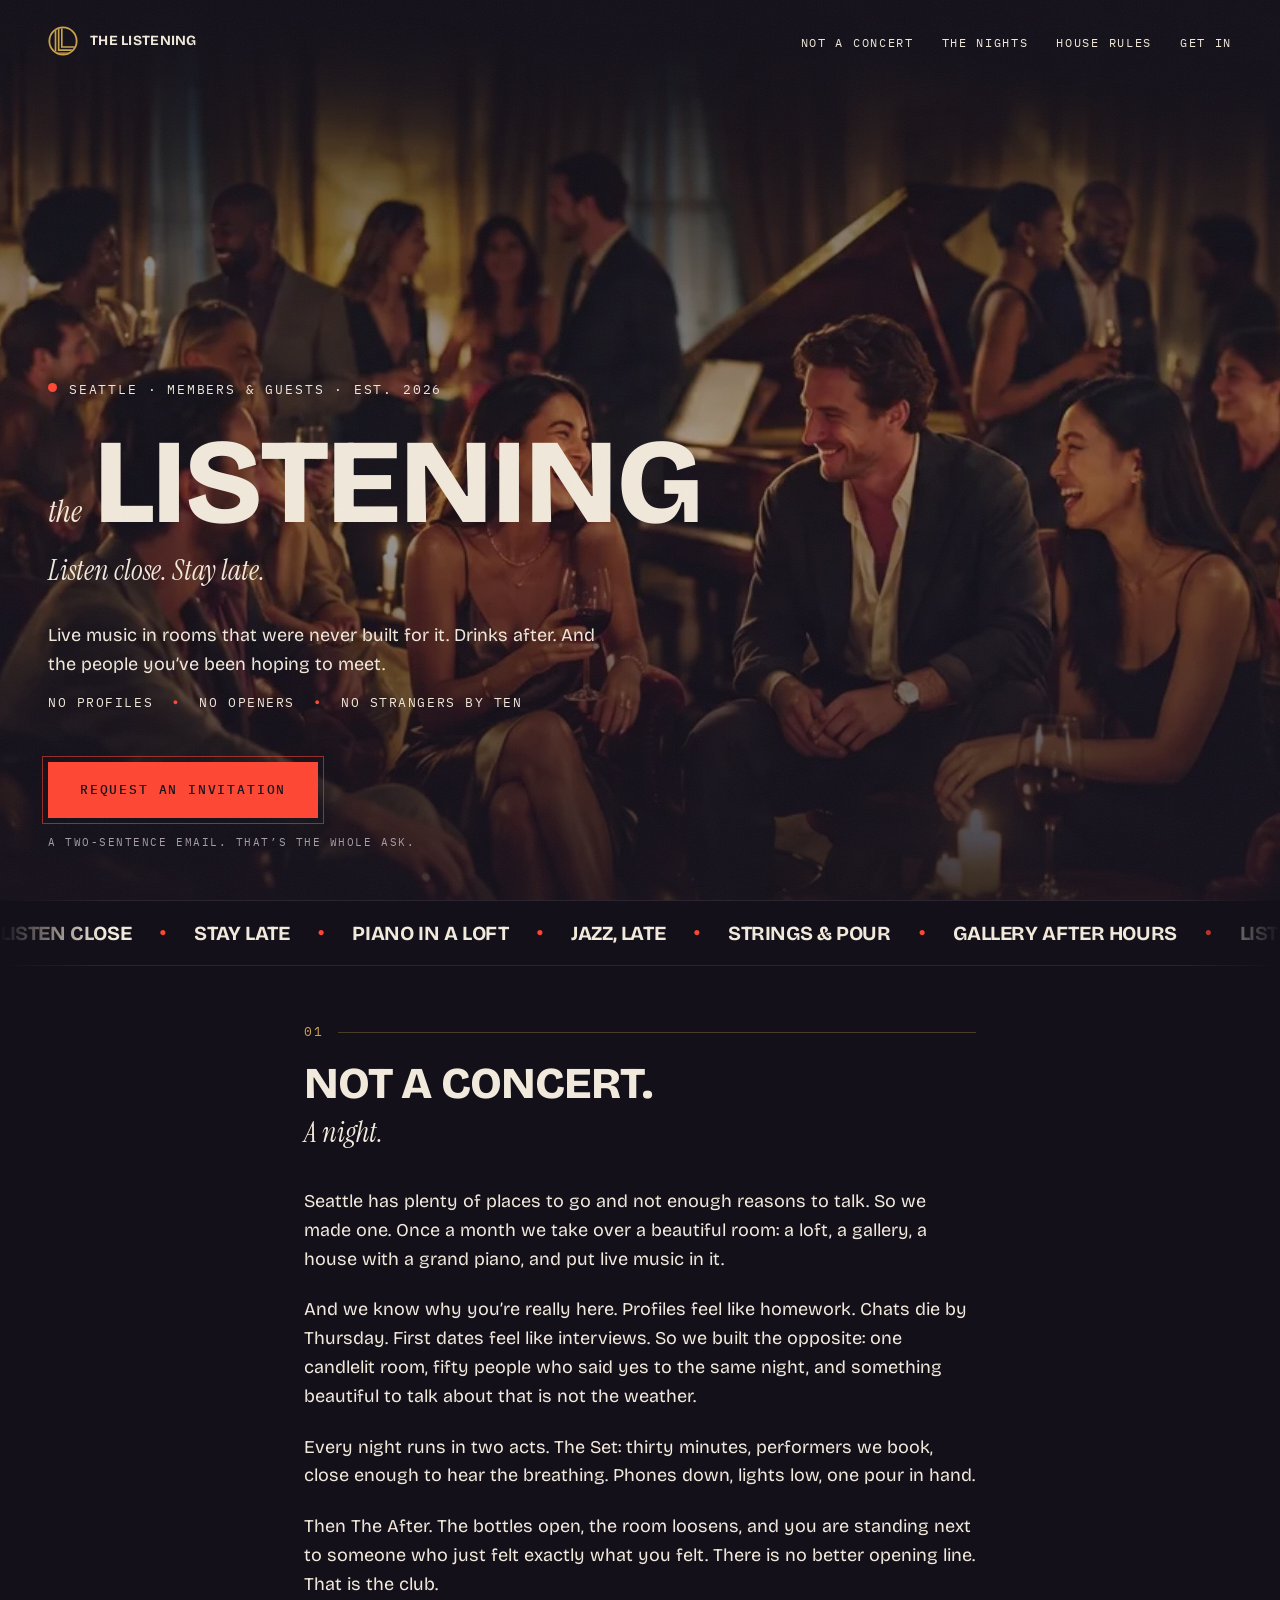
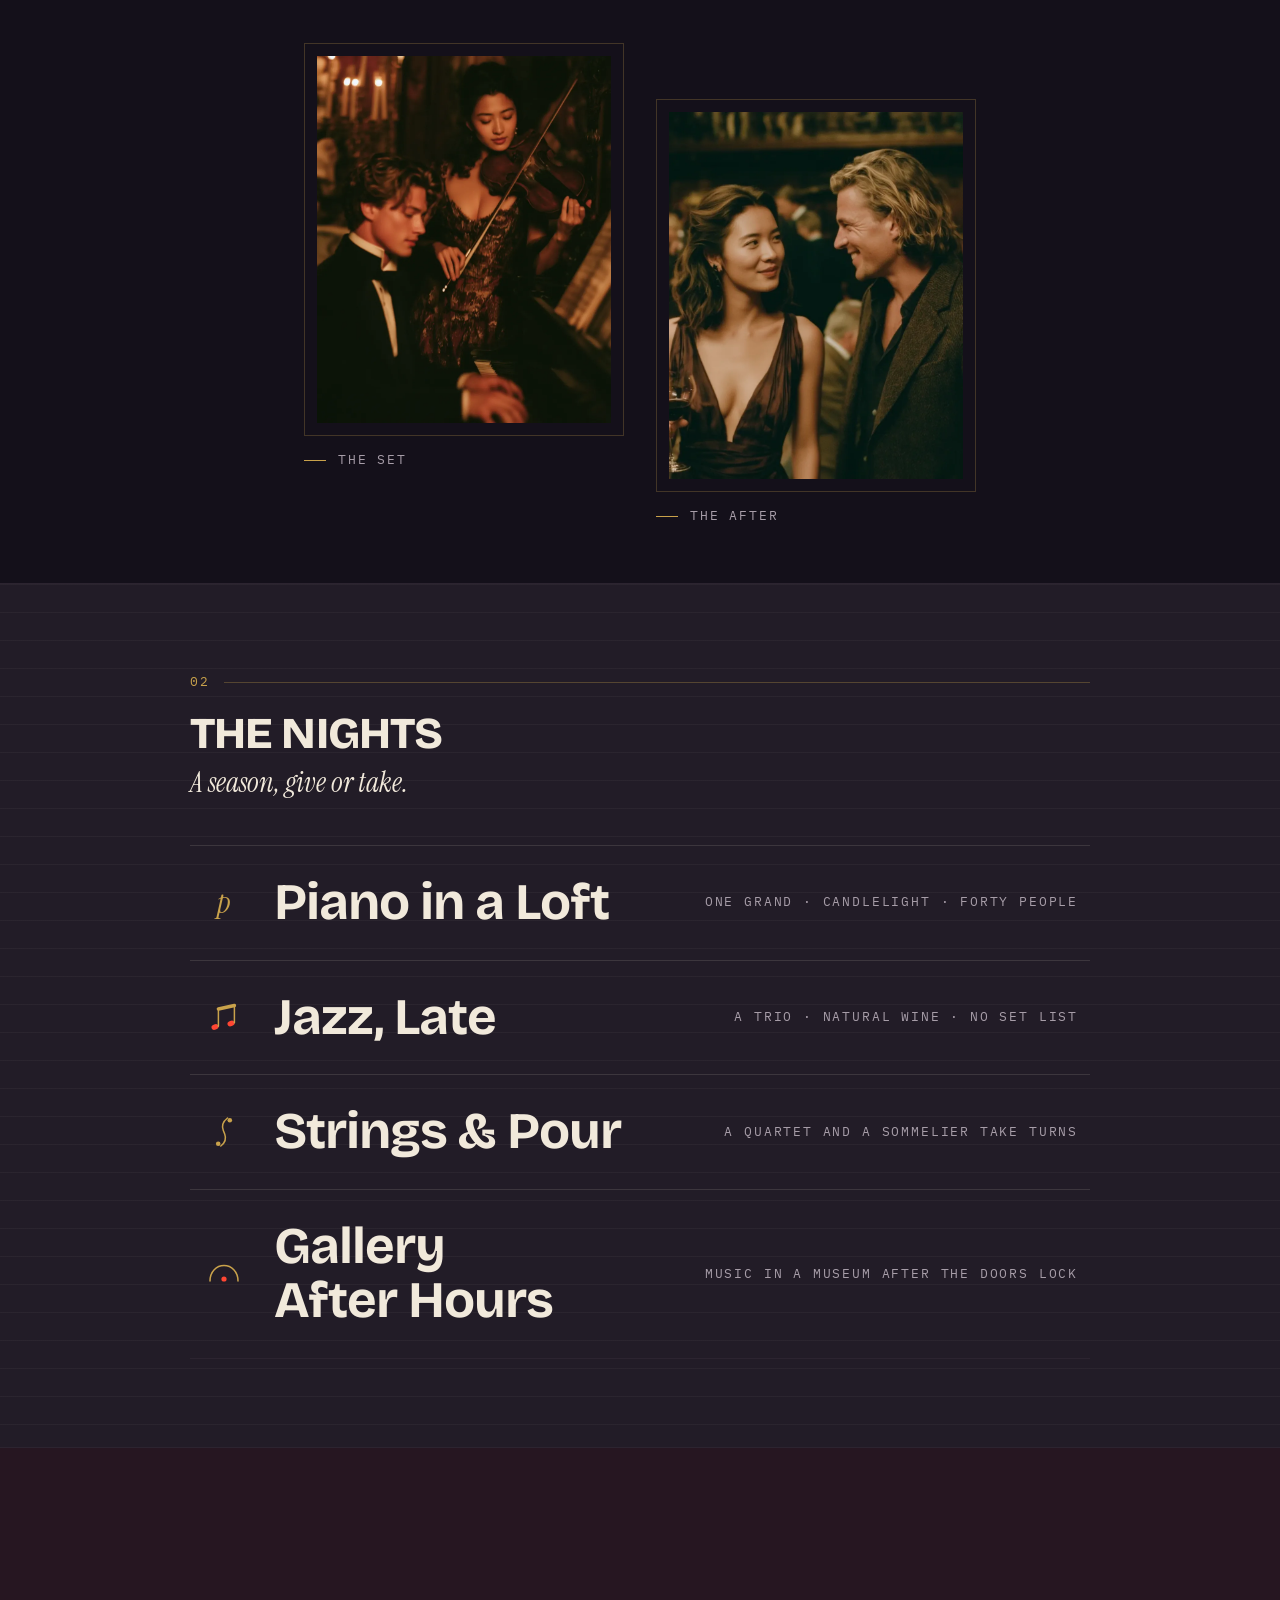
==== commit b4d8b6e7: "Round 3 (performance): 82% off the heaviest asset, render skipping, LCP preloads - interlude-listene" ====
--- a/index.html
+++ b/index.html
@@ -72,6 +72,9 @@
   <link rel="icon" href="data:image/svg+xml,%3Csvg xmlns='http://www.w3.org/2000/svg' viewBox='0 0 100 100' fill='none' stroke='%23C9A24B'%3E%3Ccircle cx='50' cy='50' r='44' stroke-width='8'/%3E%3Cpath d='M46 10V70H94' stroke-width='7'/%3E%3Cpath d='M32 12V84H88' stroke-width='7'/%3E%3C/svg%3E">
   <link rel="apple-touch-icon" href="assets/apple-touch-icon.png">
 
+  <link rel="preload" as="image" href="assets/hero-poster-mobile.webp" media="(max-width: 640px)" fetchpriority="high">
+  <link rel="preload" as="image" href="assets/hero-poster-1400.webp" media="(min-width: 641px) and (max-width: 1280px)" fetchpriority="high">
+  <link rel="preload" as="image" href="assets/hero-poster.webp" media="(min-width: 1281px)" fetchpriority="high">
   <link rel="preload" as="font" type="font/woff2" href="assets/fonts/bricolage.woff2" crossorigin>
   <link rel="preload" as="font" type="font/woff2" href="assets/fonts/instrument-serif-italic.woff2" crossorigin>
   <link rel="preload" as="font" type="font/woff2" href="assets/fonts/plex-mono-400.woff2" crossorigin>
--- a/styles.css
+++ b/styles.css
@@ -507,6 +507,23 @@
 
 /* ---------- Shared section layout ---------- */
 
+/* Below-fold sections skip render work until approached */
+.night,
+.nights-section,
+.rules,
+.interlude,
+.invite,
+footer {
+  content-visibility: auto;
+}
+
+.night { contain-intrinsic-size: auto 1600px; }
+.nights-section { contain-intrinsic-size: auto 950px; }
+.rules { contain-intrinsic-size: auto 750px; }
+.interlude { contain-intrinsic-size: auto 500px; }
+.invite { contain-intrinsic-size: auto 850px; }
+footer { contain-intrinsic-size: auto 480px; }
+
 main section {
   max-width: 720px;
   margin-inline: auto;
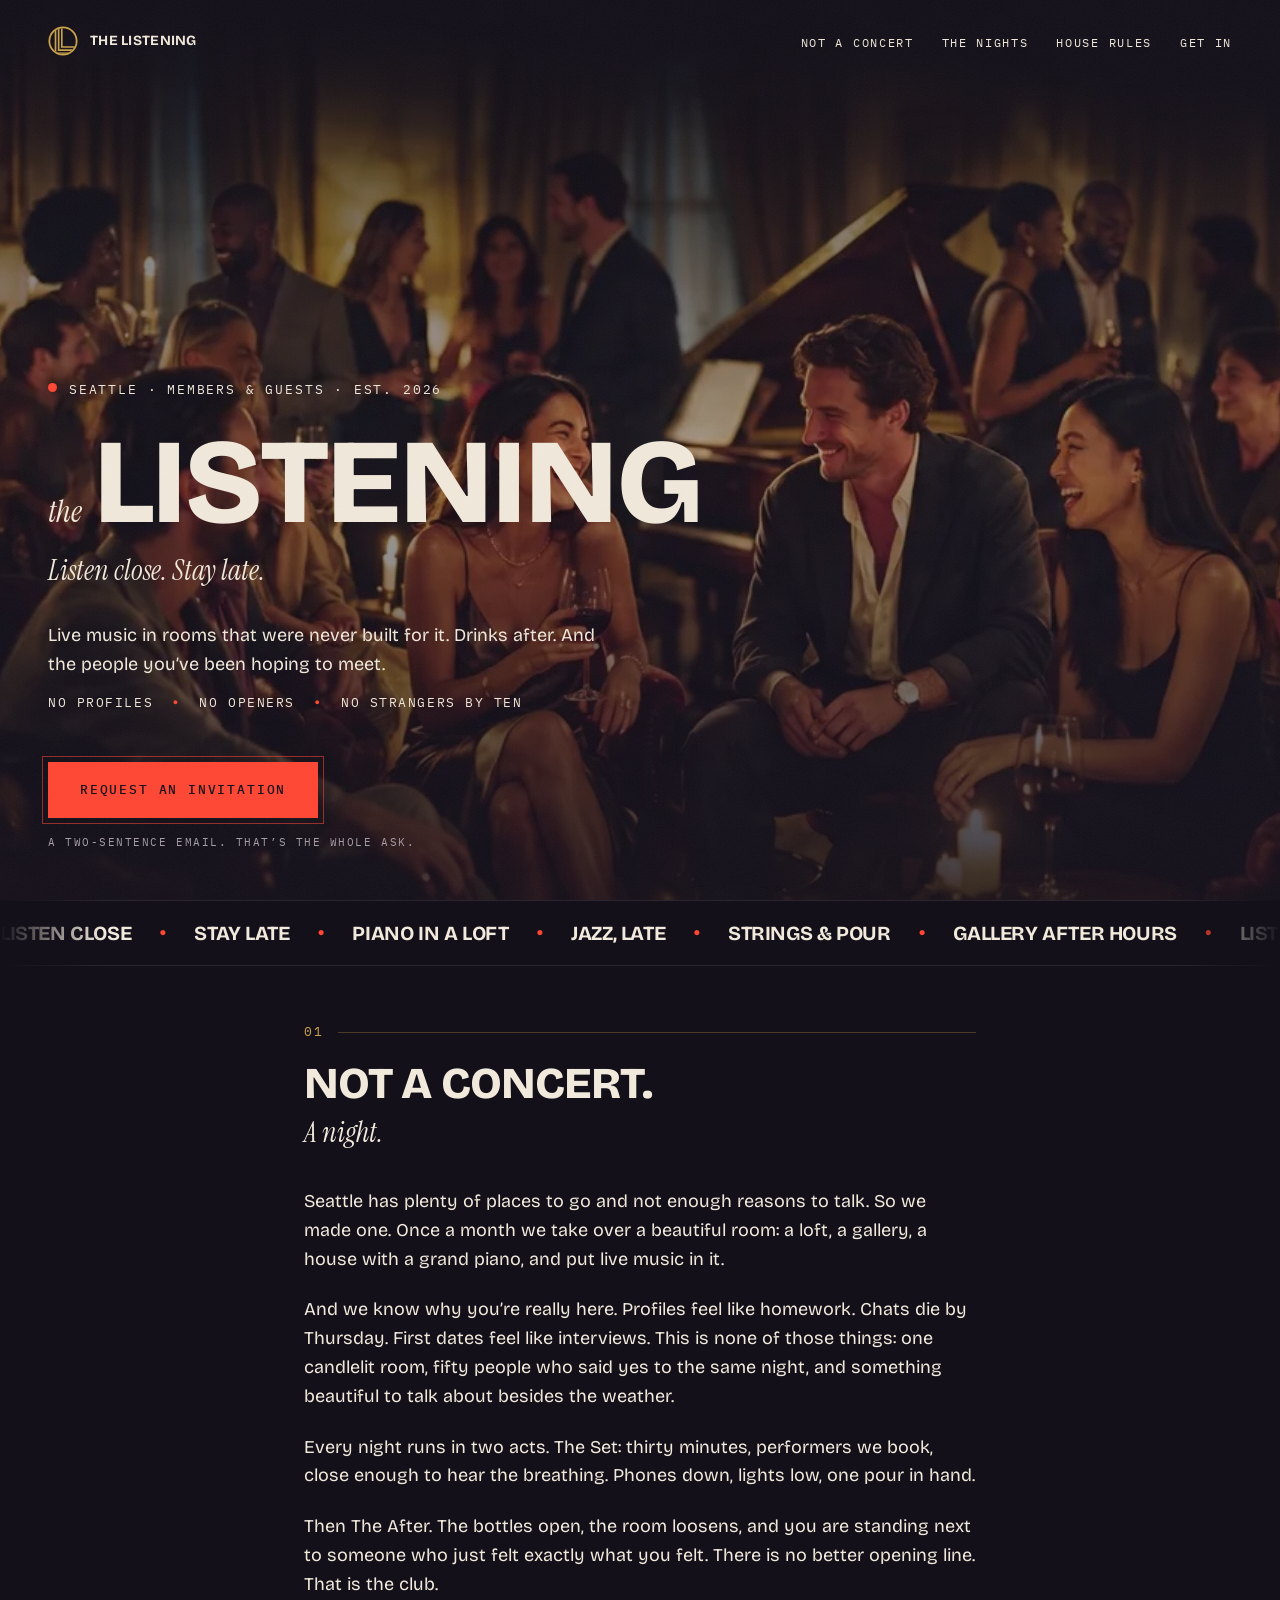
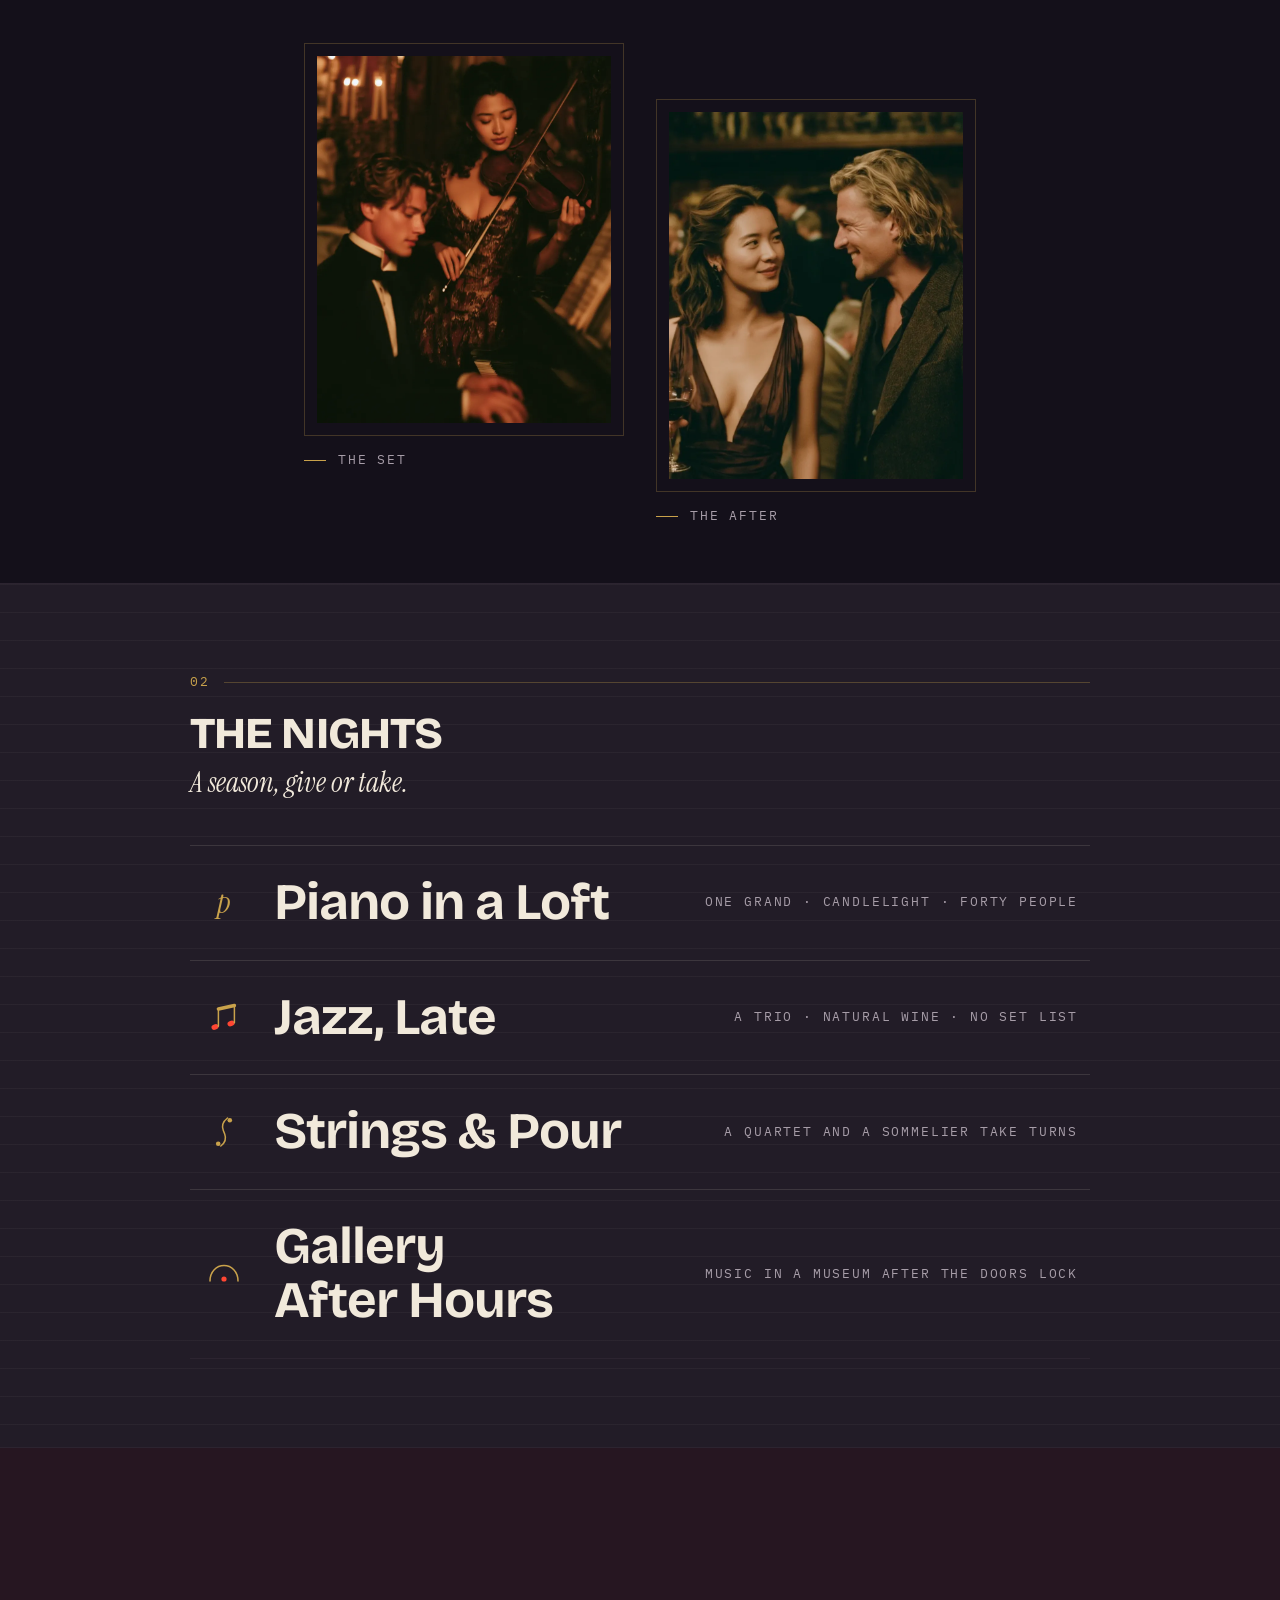
==== commit 1f1ffea5: "Round 4 (voice): kill the doubled phrase, vary the pivot, upgrade the snippet - GET IN body no longe" ====
--- a/index.html
+++ b/index.html
@@ -16,13 +16,13 @@
   -->
 
   <title>The Listening · Listen close. Stay late.</title>
-  <meta name="description" content="A members' club in Seattle. Live music in beautiful rooms, drinks after, once a month. Invitation only.">
+  <meta name="description" content="A members' club in Seattle. Live music in rooms that were never built for it, drinks after, once a month. Invitation only.">
 
   <meta property="og:type" content="website">
   <meta property="og:url" content="https://juliantoha.github.io/thelistening/">
   <meta property="og:site_name" content="The Listening">
   <meta property="og:title" content="The Listening · Listen close. Stay late.">
-  <meta property="og:description" content="A members' club in Seattle. Live music in beautiful rooms, drinks after, once a month. Invitation only.">
+  <meta property="og:description" content="A members' club in Seattle. Live music in rooms that were never built for it, drinks after, once a month. Invitation only.">
   <meta property="og:image" content="https://juliantoha.github.io/thelistening/assets/og-card.jpg">
   <meta property="og:image:width" content="1200">
   <meta property="og:image:height" content="630">
@@ -41,7 +41,7 @@
     "url": "https://juliantoha.github.io/thelistening/",
     "logo": "https://juliantoha.github.io/thelistening/assets/monogram-512.png",
     "email": "join@thelistening.co",
-    "description": "A members' club in Seattle. Live music in beautiful rooms, drinks after, once a month. Invitation only.",
+    "description": "A members' club in Seattle. Live music in rooms that were never built for it, drinks after, once a month. Invitation only.",
     "address": { "@type": "PostalAddress", "addressLocality": "Seattle", "addressRegion": "WA" }
   }
   </script>
@@ -62,7 +62,7 @@
     },
     "organizer": { "@type": "Organization", "name": "The Listening Co." },
     "image": "https://juliantoha.github.io/thelistening/assets/og-card.jpg",
-    "description": "A members' club in Seattle. Live music in beautiful rooms, drinks after, once a month. Invitation only."
+    "description": "A members' club in Seattle. Live music in rooms that were never built for it, drinks after, once a month. Invitation only."
   }
   </script>
   -->
@@ -157,7 +157,7 @@
       <h2 id="night-head" class="shout">NOT A CONCERT.</h2>
       <p class="whisper subline">A night.</p>
       <p>Seattle has plenty of places to go and not enough reasons to talk. So we made one. Once a month we take over a beautiful room: a loft, a gallery, a house with a grand piano, and put live music in it.</p>
-      <p>And we know why you&rsquo;re really here. Profiles feel like homework. Chats die by Thursday. First dates feel like interviews. So we built the opposite: one candlelit room, fifty people who said yes to the same night, and something beautiful to talk about that is not the weather.</p>
+      <p>And we know why you&rsquo;re really here. Profiles feel like homework. Chats die by Thursday. First dates feel like interviews. This is none of those things: one candlelit room, fifty people who said yes to the same night, and something beautiful to talk about besides the weather.</p>
       <p>Every night runs in two acts. The Set: thirty minutes, performers we book, close enough to hear the breathing. Phones down, lights low, one pour in hand.</p>
       <p>Then The After. The bottles open, the room loosens, and you are standing next to someone who just felt exactly what you felt. There is no better opening line. That is the club.</p>
       <div class="night-duo">
@@ -253,7 +253,7 @@
         <p class="evidence section-index" aria-hidden="true">04</p>
         <h2 id="invite-head" class="shout">GET IN</h2>
         <p class="whisper subline">Two sentences. Make them count.</p>
-        <p>The last live music that gave you chills, and who sent you. If nobody sent you, make the two sentences count.</p>
+        <p>The last live music that gave you chills, and who sent you. If nobody sent you, make it impossible to say no.</p>
         <p class="invite-cta">
           <a class="cta-mail" href="mailto:join@thelistening.co?subject=Invitation%20request%20%C2%B7%20The%20Listening" data-event="cta_email">
             <span class="evidence cta-lead">WRITE TO</span>
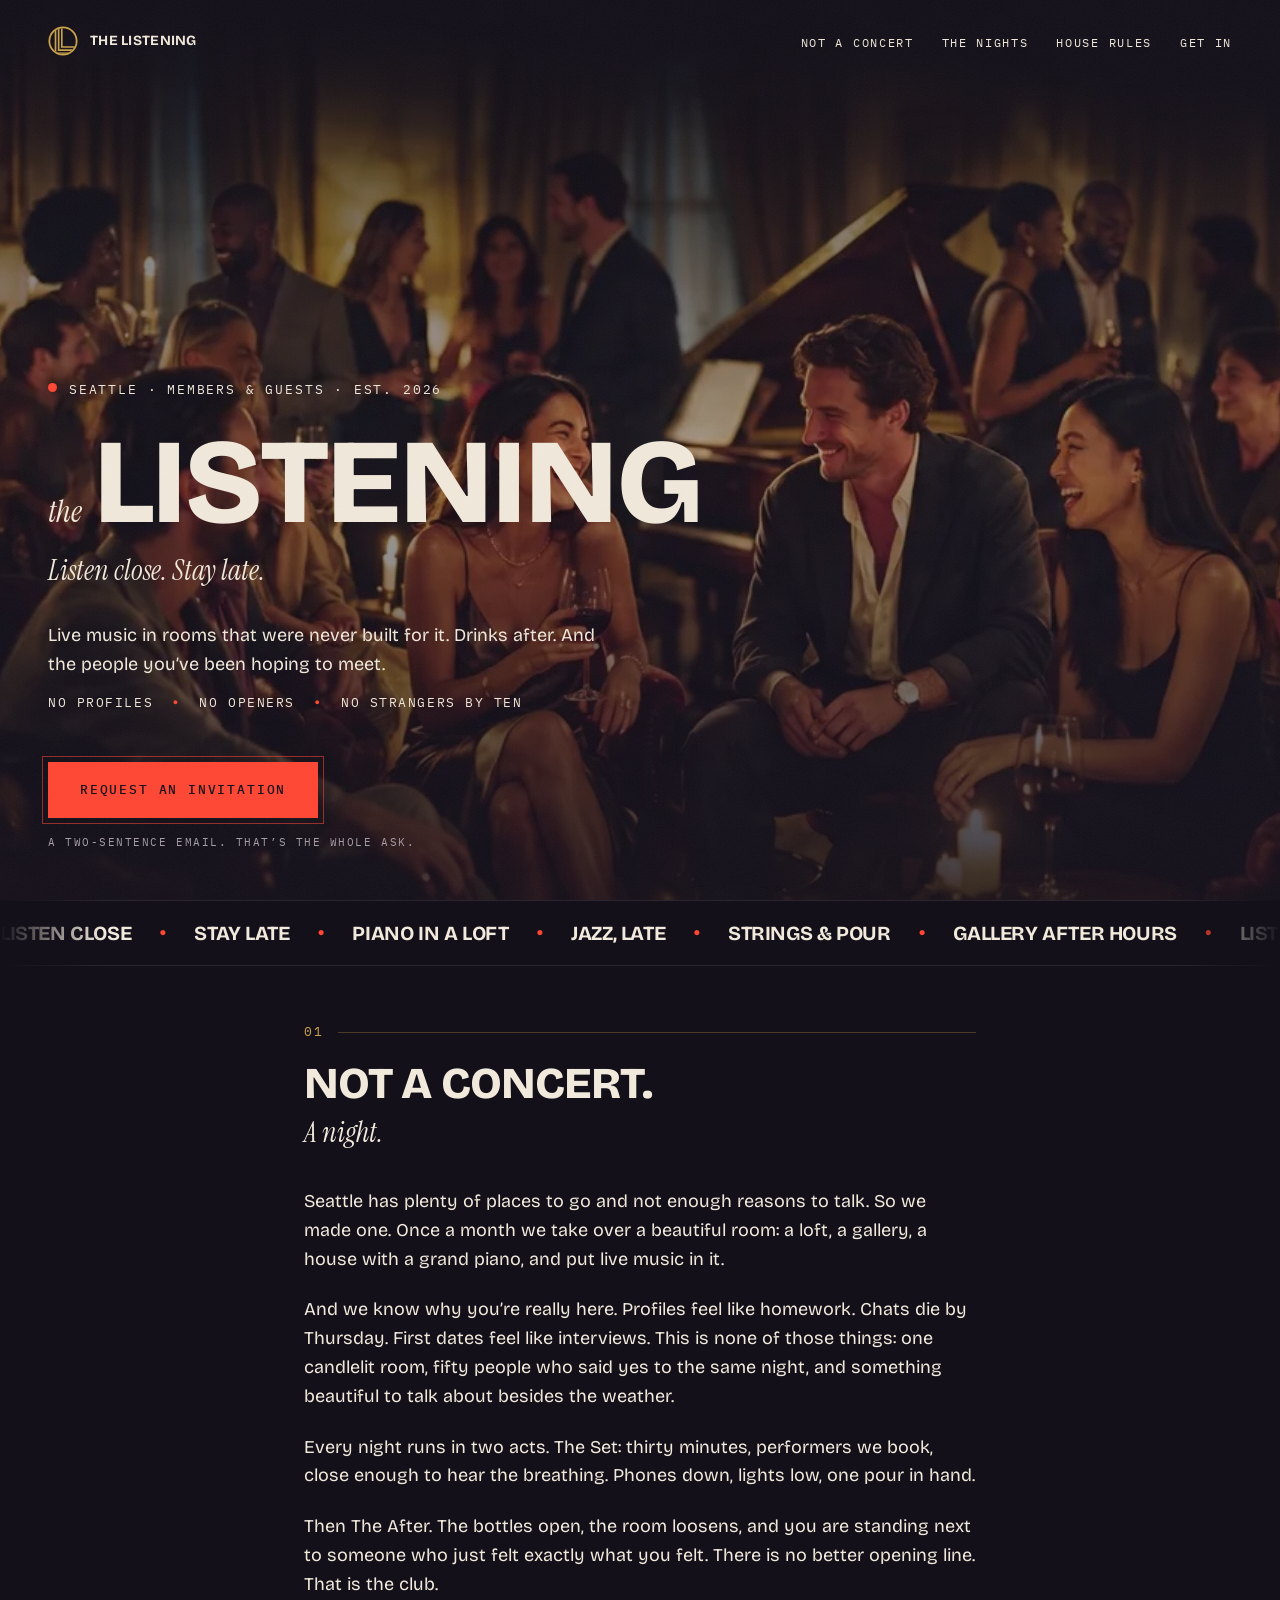
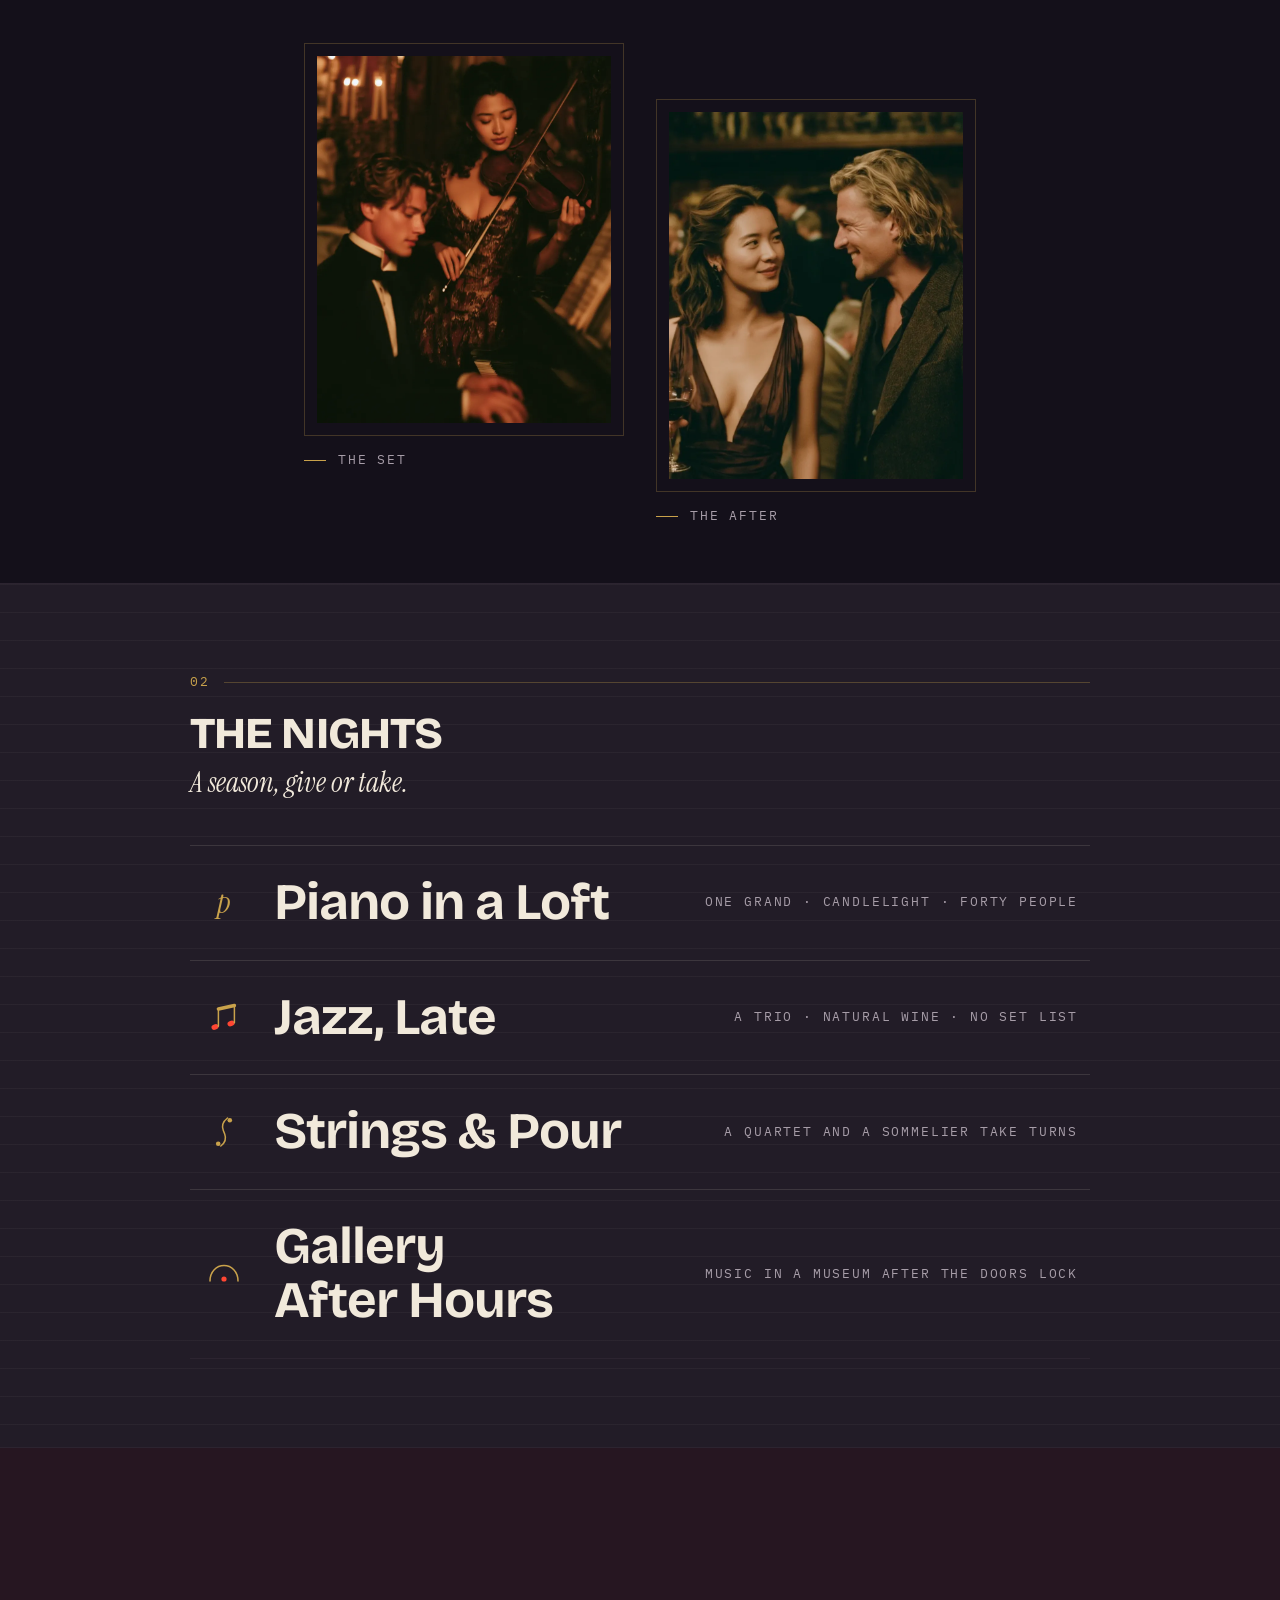
==== commit 620b56da: "Round 5 (trust): claim the zero-tracking architecture, restore the safety line - The dormant GA4 stu" ====
--- a/index.html
+++ b/index.html
@@ -4,16 +4,9 @@
   <meta charset="UTF-8">
   <meta name="viewport" content="width=device-width, initial-scale=1">
 
-  <!--
-  Analytics · GA4 · deferred. Uncomment and replace the placeholder to activate.
-  <script async src="https://www.googletagmanager.com/gtag/js?id=[GA4_MEASUREMENT_ID]"></script>
-  <script>
-    window.dataLayer = window.dataLayer || [];
-    function gtag(){dataLayer.push(arguments);}
-    gtag('js', new Date());
-    gtag('config', '[GA4_MEASUREMENT_ID]');
-  </script>
-  -->
+  <!-- No analytics by design. The footer promises no cookies and no
+       trackers; keep that promise. Conversions are measured where they
+       land: the join@thelistening.co inbox. -->
 
   <title>The Listening · Listen close. Stay late.</title>
   <meta name="description" content="A members' club in Seattle. Live music in rooms that were never built for it, drinks after, once a month. Invitation only.">
@@ -99,7 +92,7 @@
         </svg>
       </span>
       <span class="stickybar-label">THE LISTENING</span></span>
-    <a class="stickybar-cta" href="#invite" data-event="cta_sticky">REQUEST AN INVITATION</a>
+    <a class="stickybar-cta" href="#invite">REQUEST AN INVITATION</a>
   </nav>
 
   <!-- Block 1 · Hero -->
@@ -139,7 +132,7 @@
       <p class="whisper tagline">Listen close. Stay late.</p>
       <p class="hero-line">Live music in rooms that were never built for it. Drinks after. And the people you&rsquo;ve been hoping to meet.</p>
       <p class="evidence hero-manifesto">NO PROFILES <span class="sep" aria-hidden="true">●</span> NO OPENERS <span class="sep" aria-hidden="true">●</span> NO STRANGERS BY TEN</p>
-      <p class="hero-cta"><a class="btn" href="#invite" data-event="cta_hero">REQUEST AN INVITATION</a></p>
+      <p class="hero-cta"><a class="btn" href="#invite">REQUEST AN INVITATION</a></p>
       <p class="evidence cta-note">A TWO-SENTENCE EMAIL. THAT&rsquo;S THE WHOLE ASK.</p>
     </div>
   </header>
@@ -255,12 +248,13 @@
         <p class="whisper subline">Two sentences. Make them count.</p>
         <p>The last live music that gave you chills, and who sent you. If nobody sent you, make it impossible to say no.</p>
         <p class="invite-cta">
-          <a class="cta-mail" href="mailto:join@thelistening.co?subject=Invitation%20request%20%C2%B7%20The%20Listening" data-event="cta_email">
+          <a class="cta-mail" href="mailto:join@thelistening.co?subject=Invitation%20request%20%C2%B7%20The%20Listening">
             <span class="evidence cta-lead">WRITE TO</span>
             <span class="cta-address">join@thelistening.co</span>
           </a>
         </p>
         <p class="evidence invite-human">GOES STRAIGHT TO CHO · NOT A LIST</p>
+      <p class="evidence invite-human">ADDRESS SHARED WITH CONFIRMED GUESTS</p>
       <p class="whisper sign-off">Dress like you might meet someone.</p>
       </div>
       <figure class="invite-photo">
@@ -277,9 +271,10 @@
     </div>
     <div class="footer-inner">
       <p class="whisper footer-tagline">Listen close. Stay late.</p>
-      <p class="evidence">THE LISTENING CO. · SEATTLE</p>
+      <p class="evidence">&copy; THE LISTENING CO. · SEATTLE</p>
       <p class="evidence">HOSTED BY CHO</p>
       <p class="evidence">EST. 2026</p>
+      <p class="evidence footer-promise">NO COOKIES · NO TRACKERS · EMAILS GO TO A PERSON</p>
       <span class="logo-mark footer-mark" aria-hidden="true">
         <svg viewBox="0 0 100 100" fill="none" stroke="currentColor">
           <circle cx="50" cy="50" r="45.5" stroke-width="6"/>
@@ -311,13 +306,6 @@
           bar.classList.toggle('stickybar--visible', !entries[0].isIntersecting);
         }).observe(hero);
       }
-
-      // Inert until the GA4 snippet in <head> is activated.
-      document.querySelectorAll('[data-event]').forEach(function (el) {
-        el.addEventListener('click', function () {
-          if (typeof gtag === 'function') gtag('event', el.getAttribute('data-event'));
-        });
-      });
     })();
   </script>
 </body>
--- a/styles.css
+++ b/styles.css
@@ -832,6 +832,10 @@
   margin-top: 16px;
 }
 
+.invite-human + .invite-human {
+  margin-top: 8px;
+}
+
 .sign-off {
   margin-top: 44px;
   color: var(--smoke);
@@ -880,6 +884,11 @@
 
 footer p + p {
   margin-top: 10px;
+}
+
+footer .footer-promise {
+  margin-top: 28px;
+  font-size: 11px;
 }
 
 footer .footer-mark {
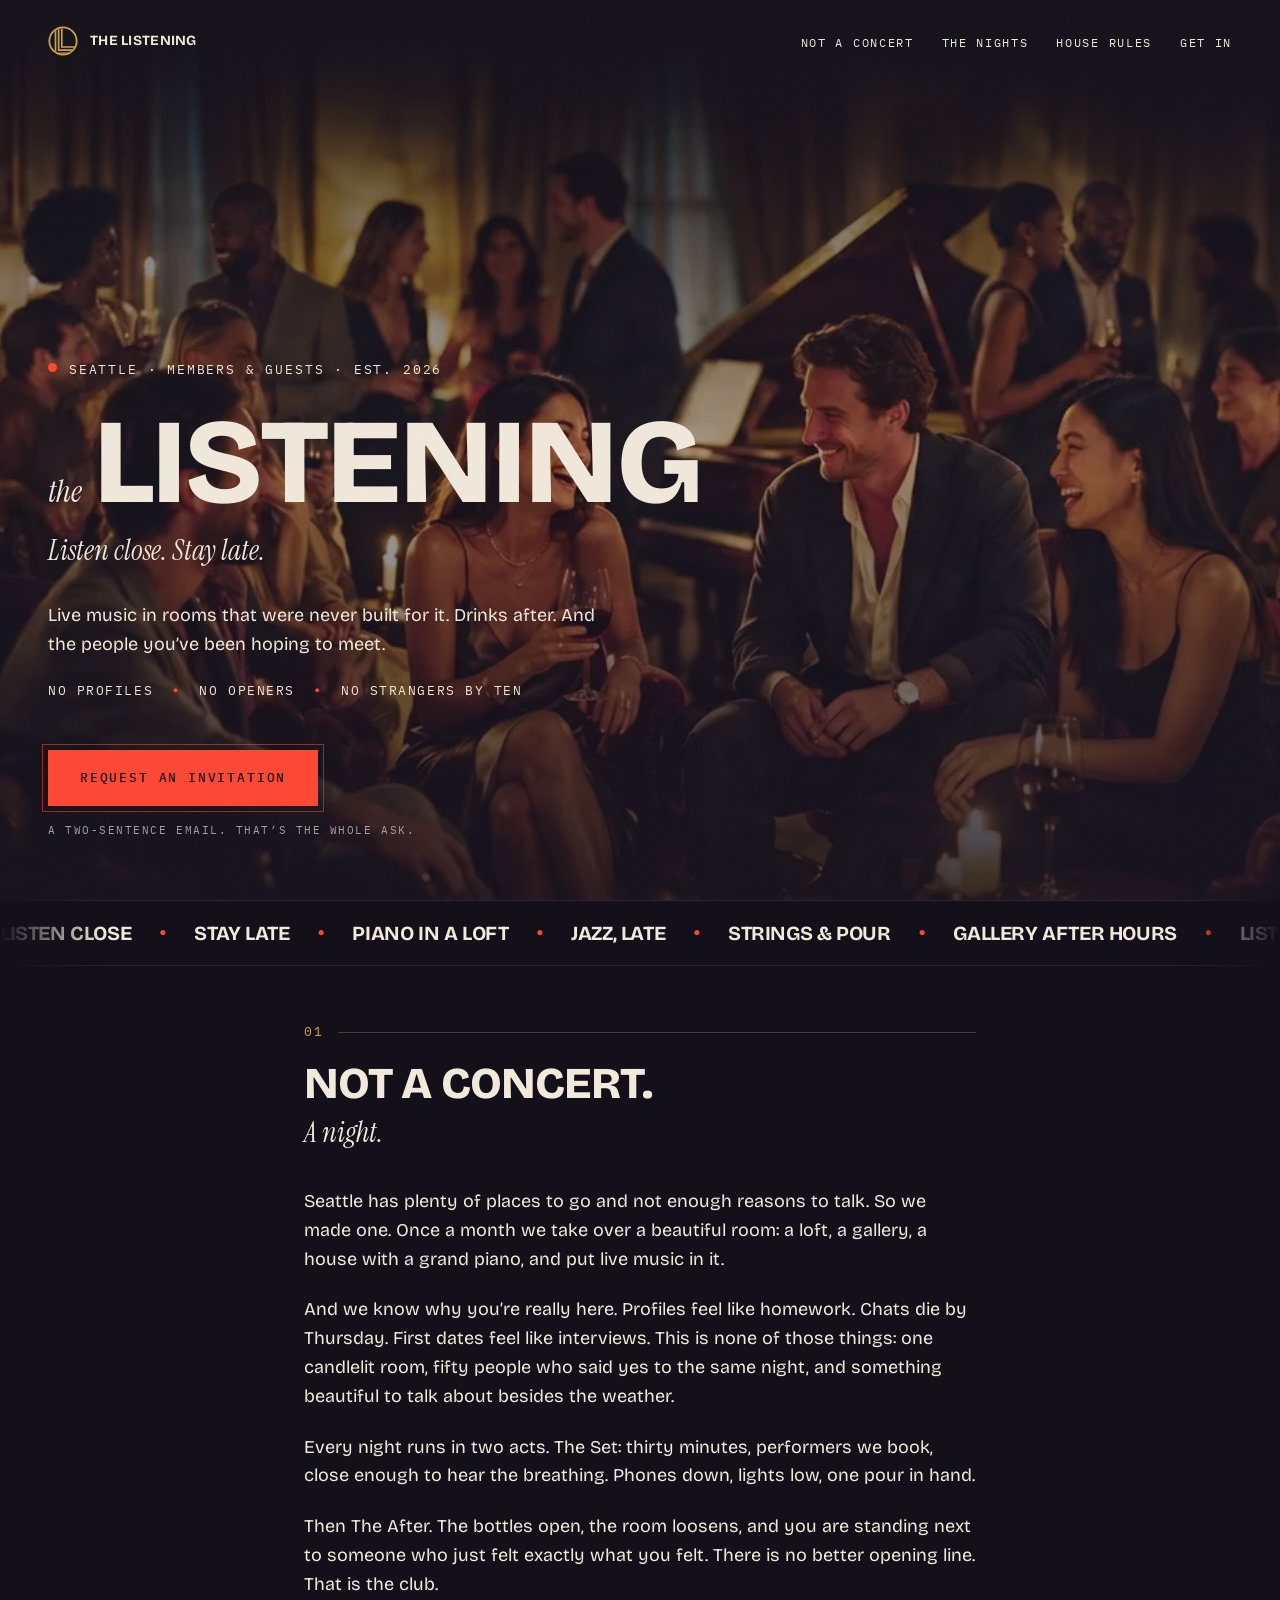
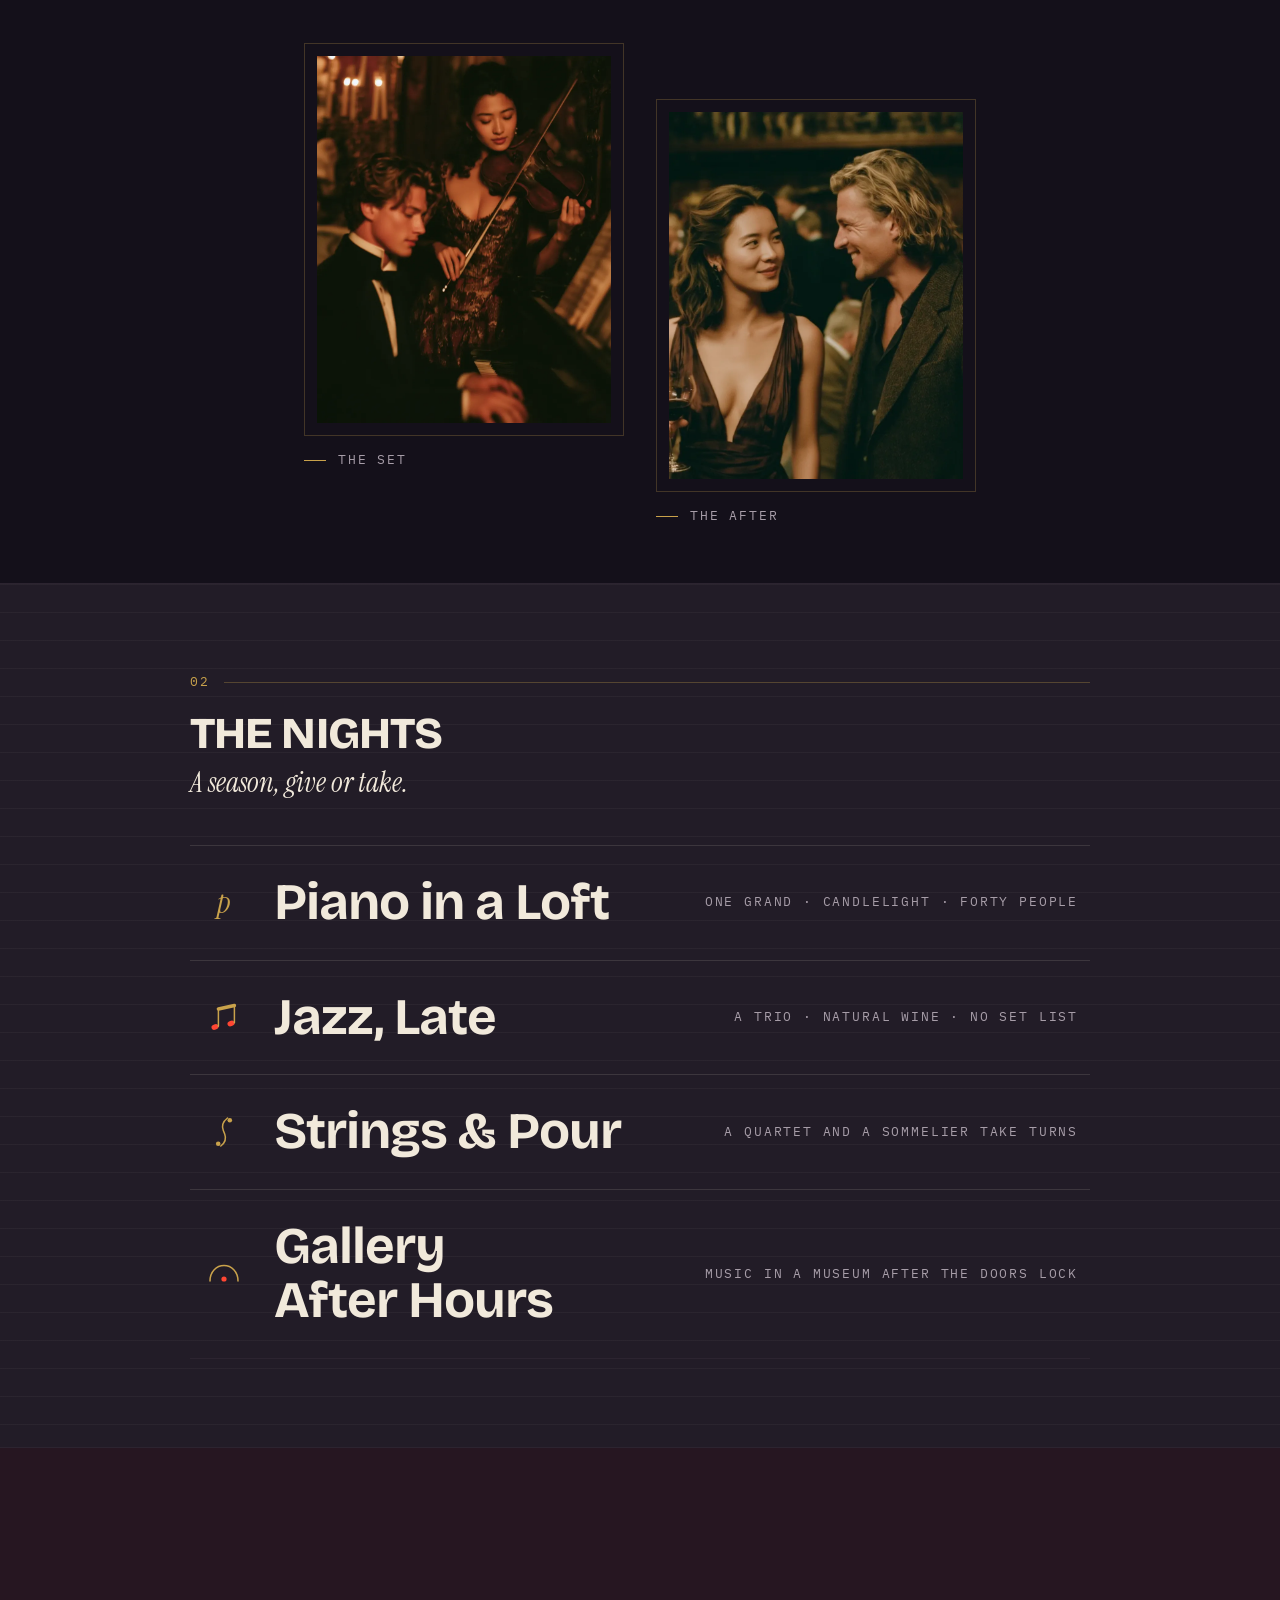
==== commit bc1b4edd: "Round 8 (visual craft): colophon consolidation, annotation hierarchy, hero air Eight rounds of addit" ====
--- a/index.html
+++ b/index.html
@@ -12,16 +12,19 @@
   <meta name="description" content="A members' club in Seattle. Live music in rooms that were never built for it, drinks after, once a month. Invitation only.">
 
   <meta property="og:type" content="website">
+  <meta property="og:locale" content="en_US">
   <meta property="og:url" content="https://juliantoha.github.io/thelistening/">
   <meta property="og:site_name" content="The Listening">
   <meta property="og:title" content="The Listening · Listen close. Stay late.">
   <meta property="og:description" content="A members' club in Seattle. Live music in rooms that were never built for it, drinks after, once a month. Invitation only.">
-  <meta property="og:image" content="https://juliantoha.github.io/thelistening/assets/og-card.jpg">
+  <meta property="og:image" content="https://juliantoha.github.io/thelistening/assets/og-card.jpg?v=3">
   <meta property="og:image:width" content="1200">
   <meta property="og:image:height" content="630">
   <meta property="og:image:alt" content="A violinist and pianist perform by candlelight beneath The Listening's gold monogram. Listen close. Stay late.">
   <meta name="twitter:card" content="summary_large_image">
-  <meta name="twitter:image" content="https://juliantoha.github.io/thelistening/assets/og-card.jpg">
+  <meta name="twitter:title" content="The Listening · Listen close. Stay late.">
+  <meta name="twitter:description" content="A members' club in Seattle. Live music in rooms that were never built for it, drinks after, once a month. Invitation only.">
+  <meta name="twitter:image" content="https://juliantoha.github.io/thelistening/assets/og-card.jpg?v=3">
   <meta name="twitter:image:alt" content="A violinist and pianist perform by candlelight beneath The Listening's gold monogram. Listen close. Stay late.">
 
   <link rel="canonical" href="https://juliantoha.github.io/thelistening/">
@@ -54,7 +57,7 @@
       "address": { "@type": "PostalAddress", "addressLocality": "Seattle", "addressRegion": "WA" }
     },
     "organizer": { "@type": "Organization", "name": "The Listening Co." },
-    "image": "https://juliantoha.github.io/thelistening/assets/og-card.jpg",
+    "image": "https://juliantoha.github.io/thelistening/assets/og-card.jpg?v=3",
     "description": "A members' club in Seattle. Live music in rooms that were never built for it, drinks after, once a month. Invitation only."
   }
   </script>
@@ -64,6 +67,7 @@
   <meta name="theme-color" content="#14101A">
   <link rel="icon" href="data:image/svg+xml,%3Csvg xmlns='http://www.w3.org/2000/svg' viewBox='0 0 100 100' fill='none' stroke='%23C9A24B'%3E%3Ccircle cx='50' cy='50' r='44' stroke-width='8'/%3E%3Cpath d='M46 10V70H94' stroke-width='7'/%3E%3Cpath d='M32 12V84H88' stroke-width='7'/%3E%3C/svg%3E">
   <link rel="apple-touch-icon" href="assets/apple-touch-icon.png">
+  <link rel="manifest" href="manifest.webmanifest">
 
   <link rel="preload" as="image" href="assets/hero-poster-mobile.webp" media="(max-width: 640px)" fetchpriority="high">
   <link rel="preload" as="image" href="assets/hero-poster-1400.webp" media="(min-width: 641px) and (max-width: 1280px)" fetchpriority="high">
@@ -253,7 +257,7 @@
             <span class="cta-address">join@thelistening.co</span>
           </a>
         </p>
-        <p class="evidence invite-human">GOES STRAIGHT TO CHO · NOT A LIST</p>
+        <p class="evidence invite-human invite-human--lead">GOES STRAIGHT TO CHO · NOT A LIST</p>
       <p class="evidence invite-human">ADDRESS SHARED WITH CONFIRMED GUESTS</p>
       <p class="whisper sign-off">Dress like you might meet someone.</p>
       </div>
@@ -271,9 +275,8 @@
     </div>
     <div class="footer-inner">
       <p class="whisper footer-tagline">Listen close. Stay late.</p>
-      <p class="evidence">&copy; THE LISTENING CO. · SEATTLE</p>
+      <p class="evidence">&copy; THE LISTENING CO. · SEATTLE · EST. 2026</p>
       <p class="evidence">HOSTED BY CHO</p>
-      <p class="evidence">EST. 2026</p>
       <p class="evidence footer-promise">NO COOKIES · NO TRACKERS · EMAILS GO TO A PERSON</p>
       <span class="logo-mark footer-mark" aria-hidden="true">
         <svg viewBox="0 0 100 100" fill="none" stroke="currentColor">
--- a/styles.css
+++ b/styles.css
@@ -146,9 +146,23 @@
 
 /* ---------- Links, focus ---------- */
 
+a,
+button {
+  -webkit-tap-highlight-color: transparent;
+}
+
 a {
   color: var(--candlewax);
   transition: color 0.2s ease, background-color 0.2s ease;
+}
+
+a:active {
+  color: var(--on-air);
+}
+
+.btn:active {
+  background: var(--candlewax);
+  color: var(--after-hours);
 }
 
 :focus-visible {
@@ -225,6 +239,9 @@
   text-decoration-thickness: 1px;
   text-underline-offset: 5px;
   white-space: nowrap;
+  /* 44px hit area without growing the bar visually */
+  padding: 13px 0;
+  margin: -13px 0;
 }
 
 .stickybar-cta:hover {
@@ -367,7 +384,7 @@
   position: relative;
   z-index: 1;
   width: 100%;
-  padding: 48px;
+  padding: 48px 48px 60px;
 }
 
 .kicker {
@@ -405,7 +422,7 @@
 }
 
 .hero-manifesto {
-  margin-top: 14px;
+  margin-top: 22px;
   max-width: none;
   letter-spacing: 0.12em;
   color: var(--candlewax);
@@ -829,11 +846,15 @@
 
 .invite-human {
   font-size: 12px;
-  margin-top: 16px;
+  margin-top: 14px;
+}
+
+.invite-human--lead {
+  color: var(--candlewax);
 }
 
 .invite-human + .invite-human {
-  margin-top: 8px;
+  margin-top: 6px;
 }
 
 .sign-off {
@@ -999,6 +1020,31 @@
   }
 }
 
+/* ---------- Landscape phones: clear the nav, tighten the stack ---------- */
+
+@media (orientation: landscape) and (max-height: 500px) {
+  .hero .hero-content {
+    padding-top: 96px;
+  }
+
+  .wordmark {
+    font-size: 56px;
+    margin-top: 16px;
+  }
+
+  .tagline {
+    margin-top: 10px;
+  }
+
+  .hero-line {
+    margin-top: 20px;
+  }
+
+  .hero-cta {
+    margin-top: 32px;
+  }
+}
+
 /* ---------- Low-vision accommodation ---------- */
 
 @media (prefers-contrast: more) {
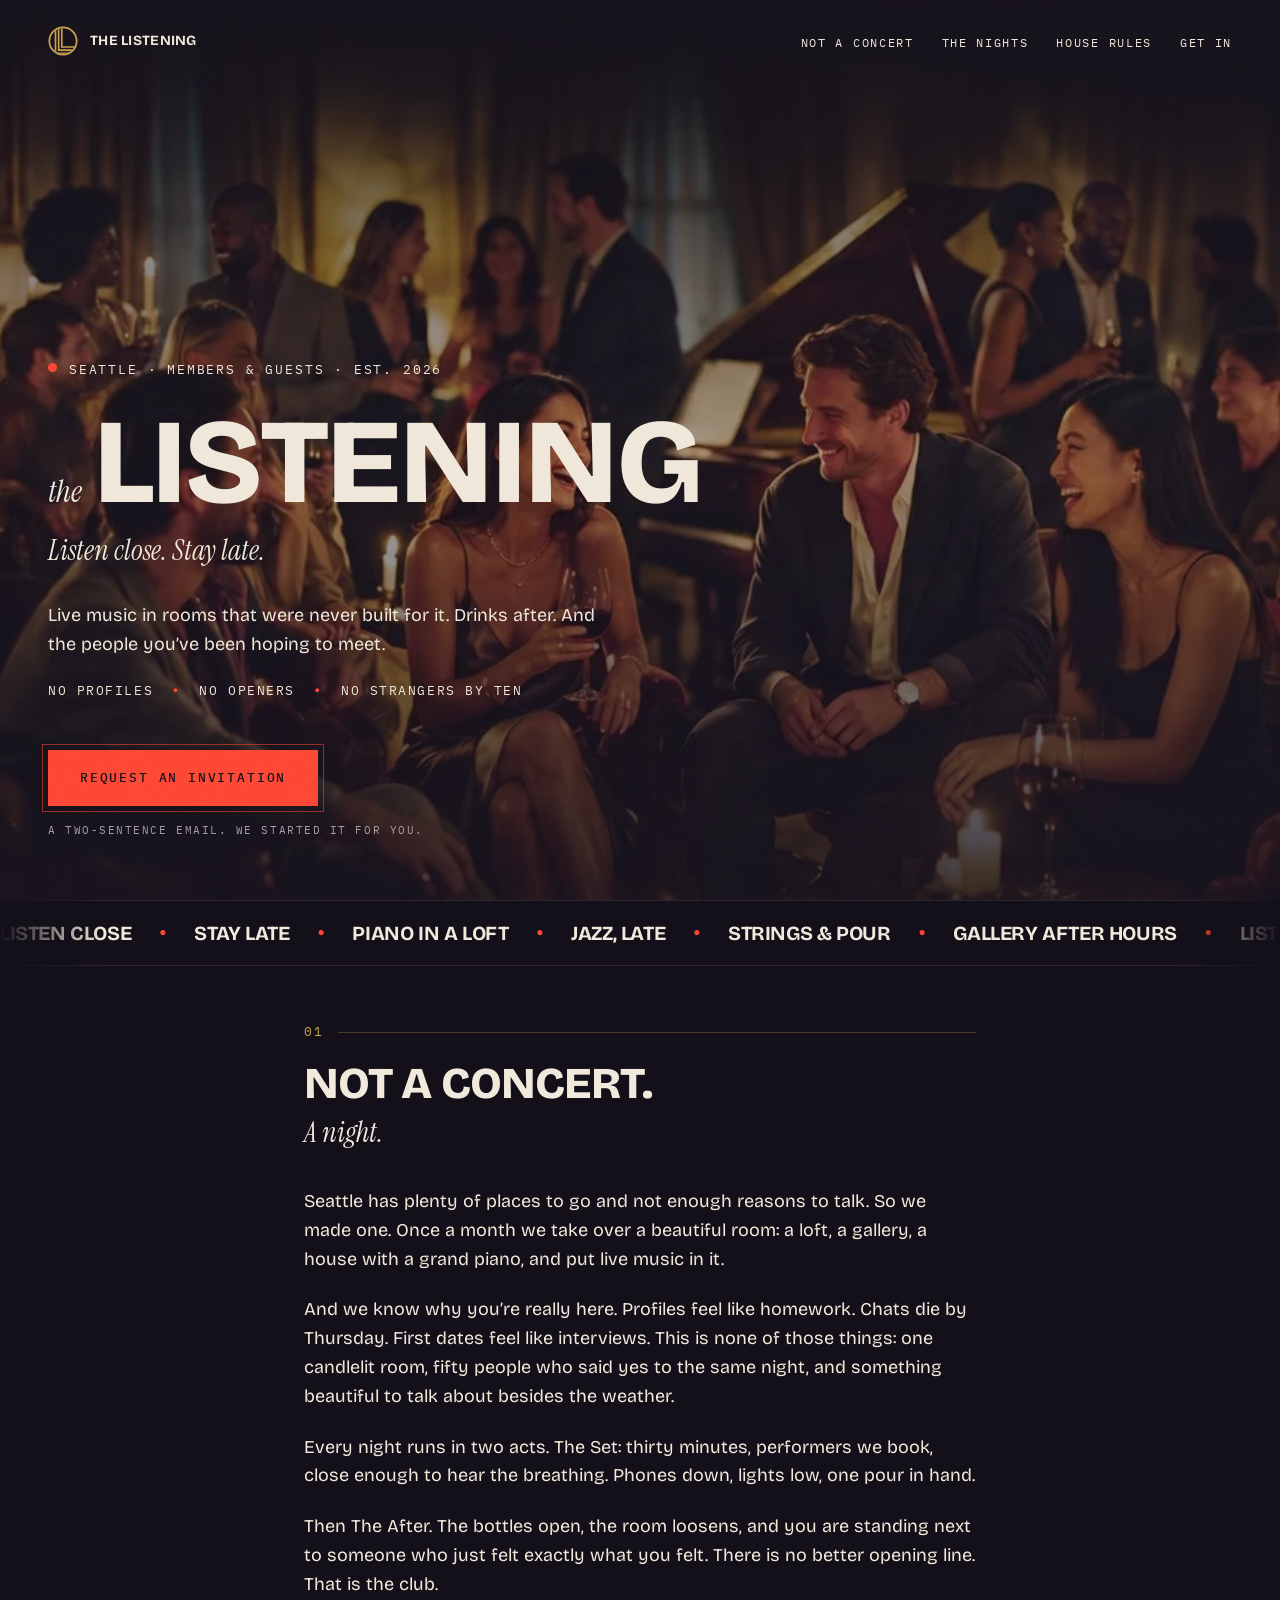
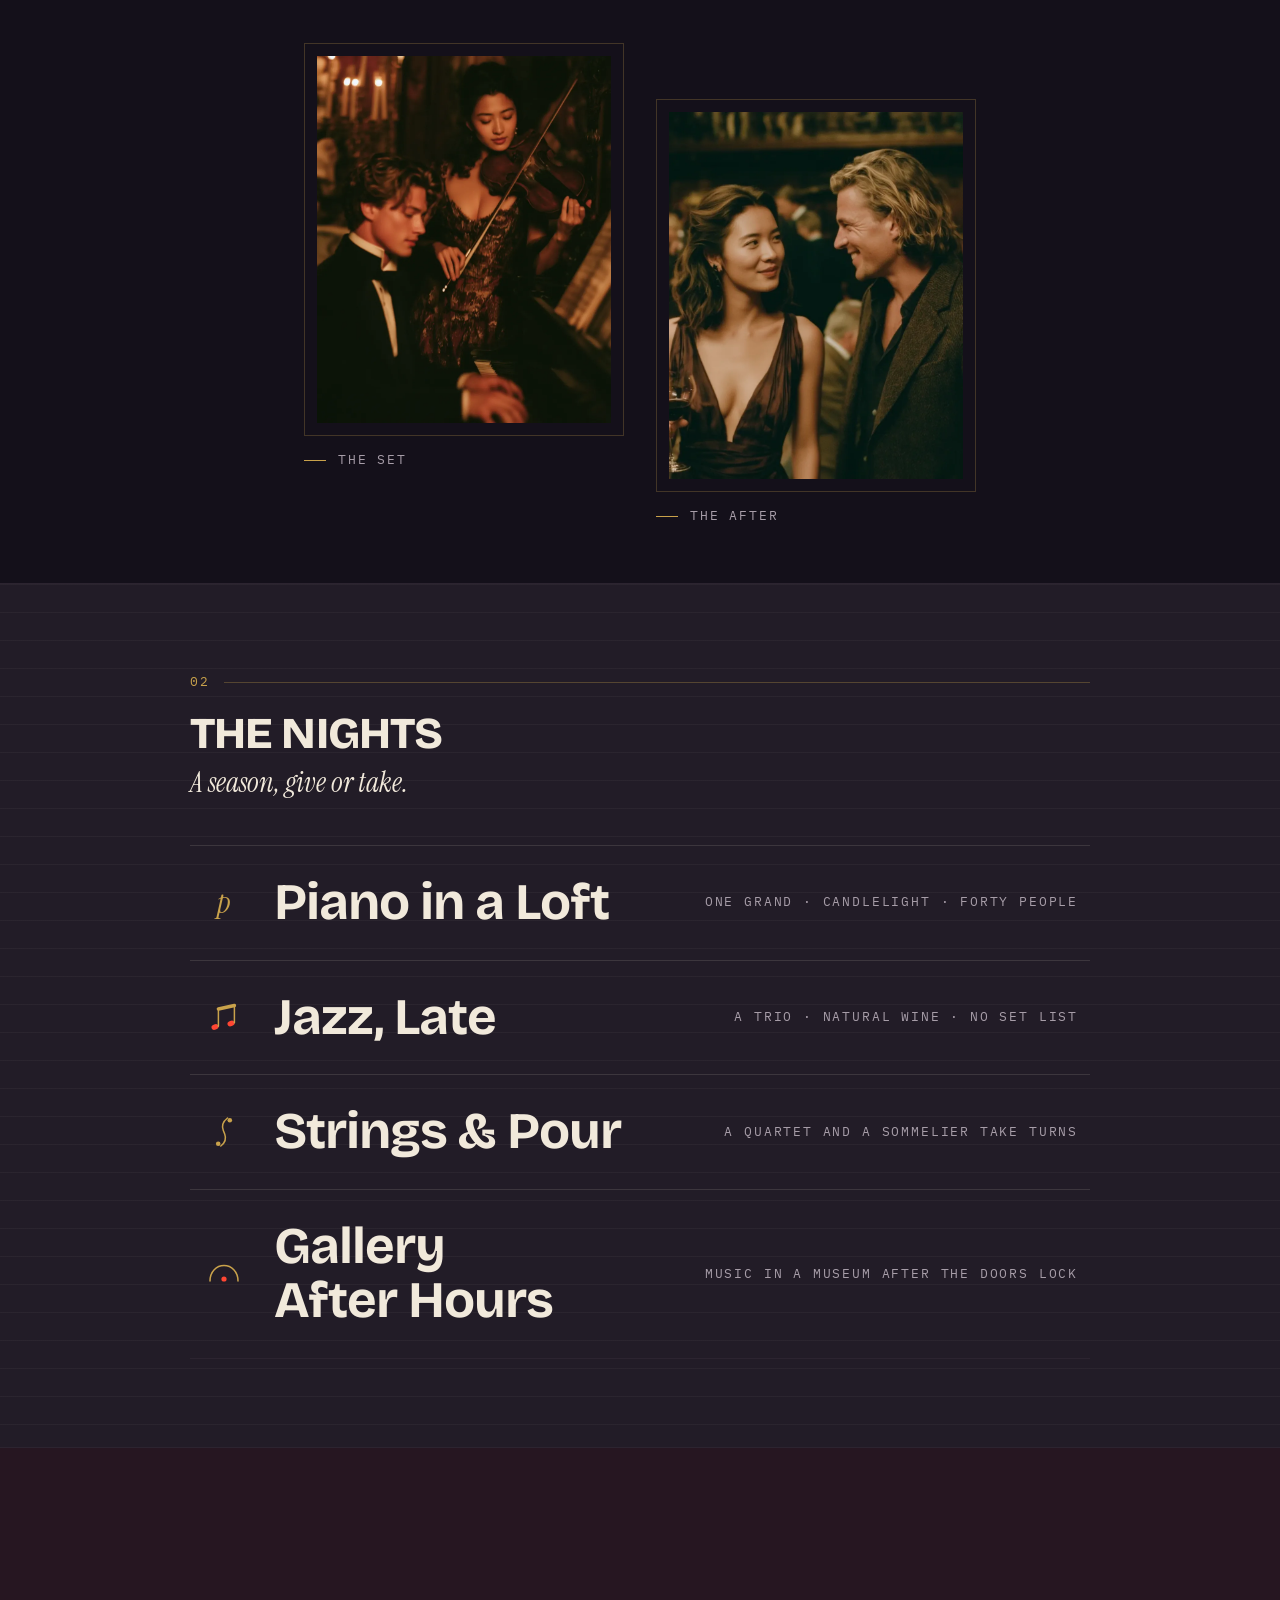
==== commit 89bb3942: "Round 9 (conversion): the application opens pre-written - The mailto now carries a scaffolded body a" ====
--- a/index.html
+++ b/index.html
@@ -137,7 +137,7 @@
       <p class="hero-line">Live music in rooms that were never built for it. Drinks after. And the people you&rsquo;ve been hoping to meet.</p>
       <p class="evidence hero-manifesto">NO PROFILES <span class="sep" aria-hidden="true">●</span> NO OPENERS <span class="sep" aria-hidden="true">●</span> NO STRANGERS BY TEN</p>
       <p class="hero-cta"><a class="btn" href="#invite">REQUEST AN INVITATION</a></p>
-      <p class="evidence cta-note">A TWO-SENTENCE EMAIL. THAT&rsquo;S THE WHOLE ASK.</p>
+      <p class="evidence cta-note">A TWO-SENTENCE EMAIL. WE STARTED IT FOR YOU.</p>
     </div>
   </header>
 
@@ -252,7 +252,7 @@
         <p class="whisper subline">Two sentences. Make them count.</p>
         <p>The last live music that gave you chills, and who sent you. If nobody sent you, make it impossible to say no.</p>
         <p class="invite-cta">
-          <a class="cta-mail" href="mailto:join@thelistening.co?subject=Invitation%20request%20%C2%B7%20The%20Listening">
+          <a class="cta-mail" href="mailto:join@thelistening.co?subject=Invitation%20request%20%C2%B7%20The%20Listening&amp;body=The%20last%20live%20music%20that%20gave%20me%20chills%3A%0A%0AWho%20sent%20me%3A%0A">
             <span class="evidence cta-lead">WRITE TO</span>
             <span class="cta-address">join@thelistening.co</span>
           </a>
--- a/styles.css
+++ b/styles.css
@@ -824,6 +824,7 @@
 
 .cta-address {
   display: inline-block;
+  user-select: all; /* a drag or triple-click grabs the whole address */
   margin-top: 12px;
   font-family: var(--shout);
   font-weight: 700;
